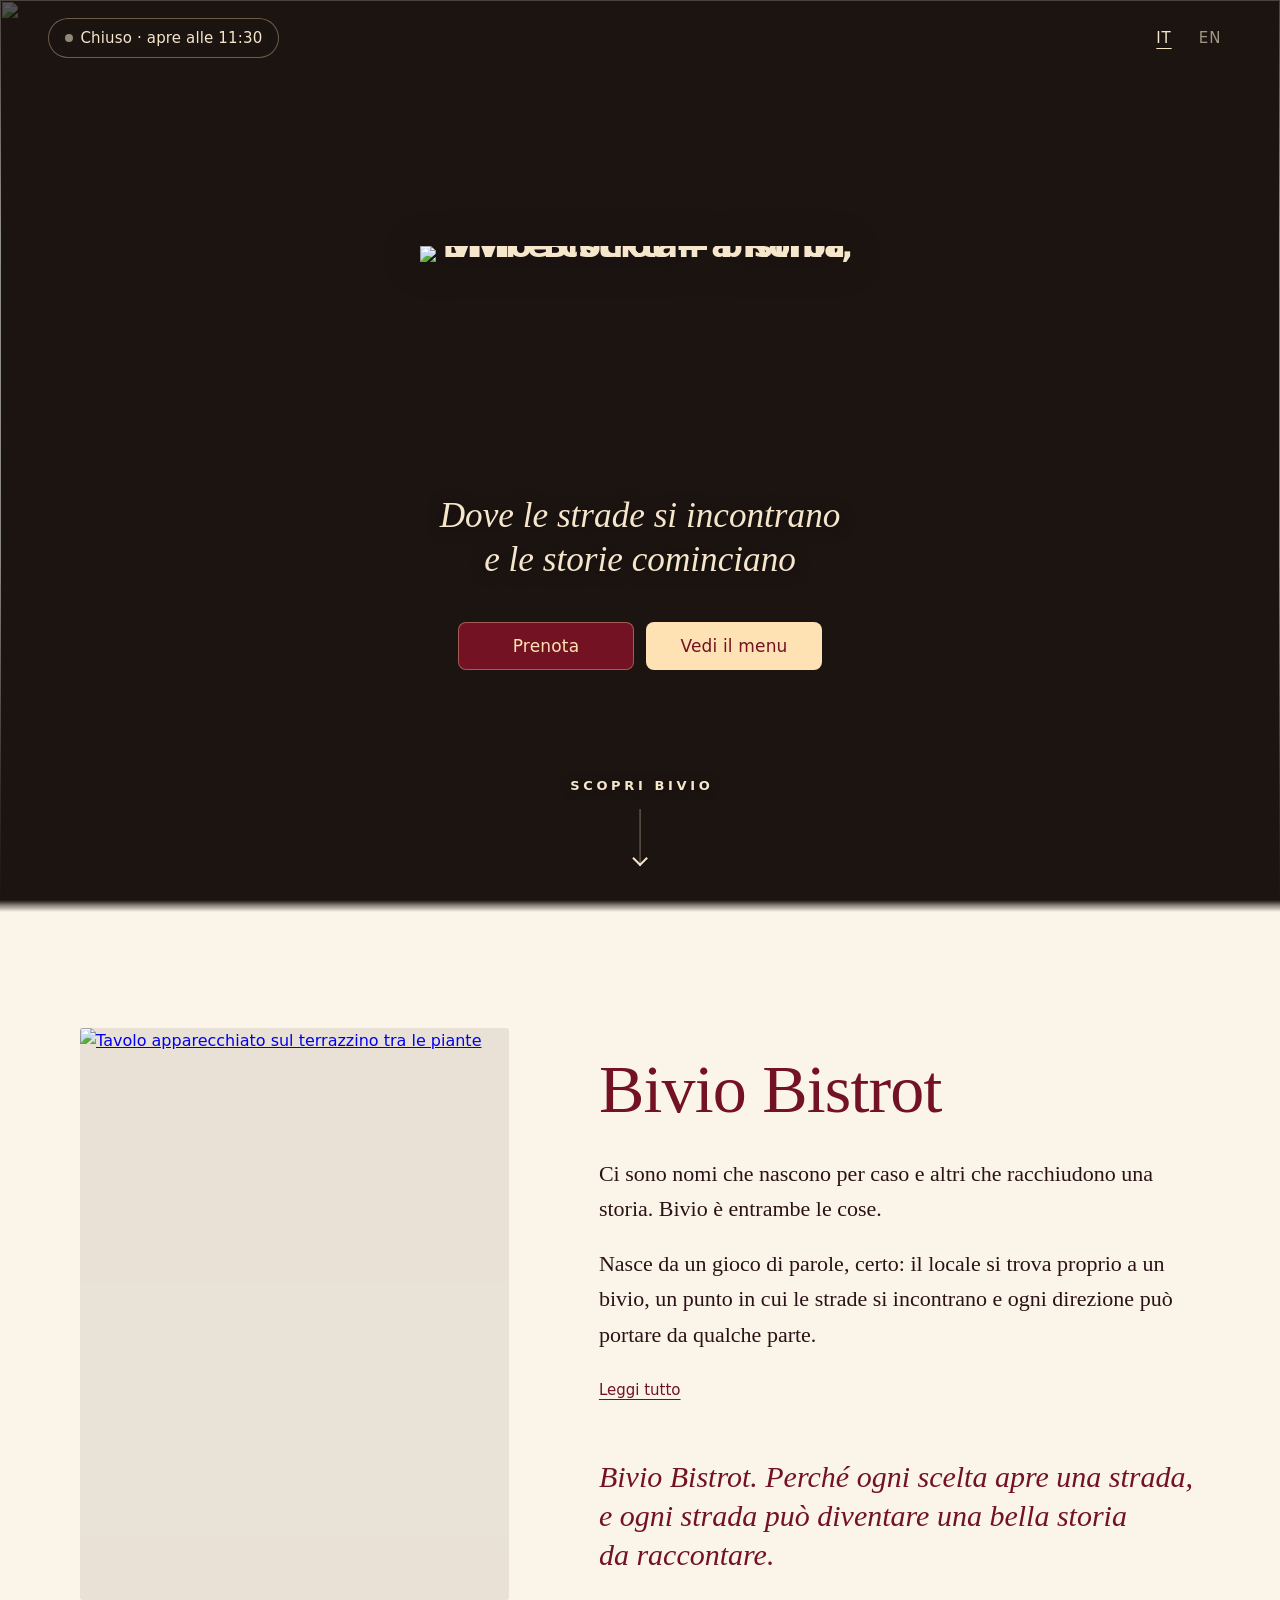
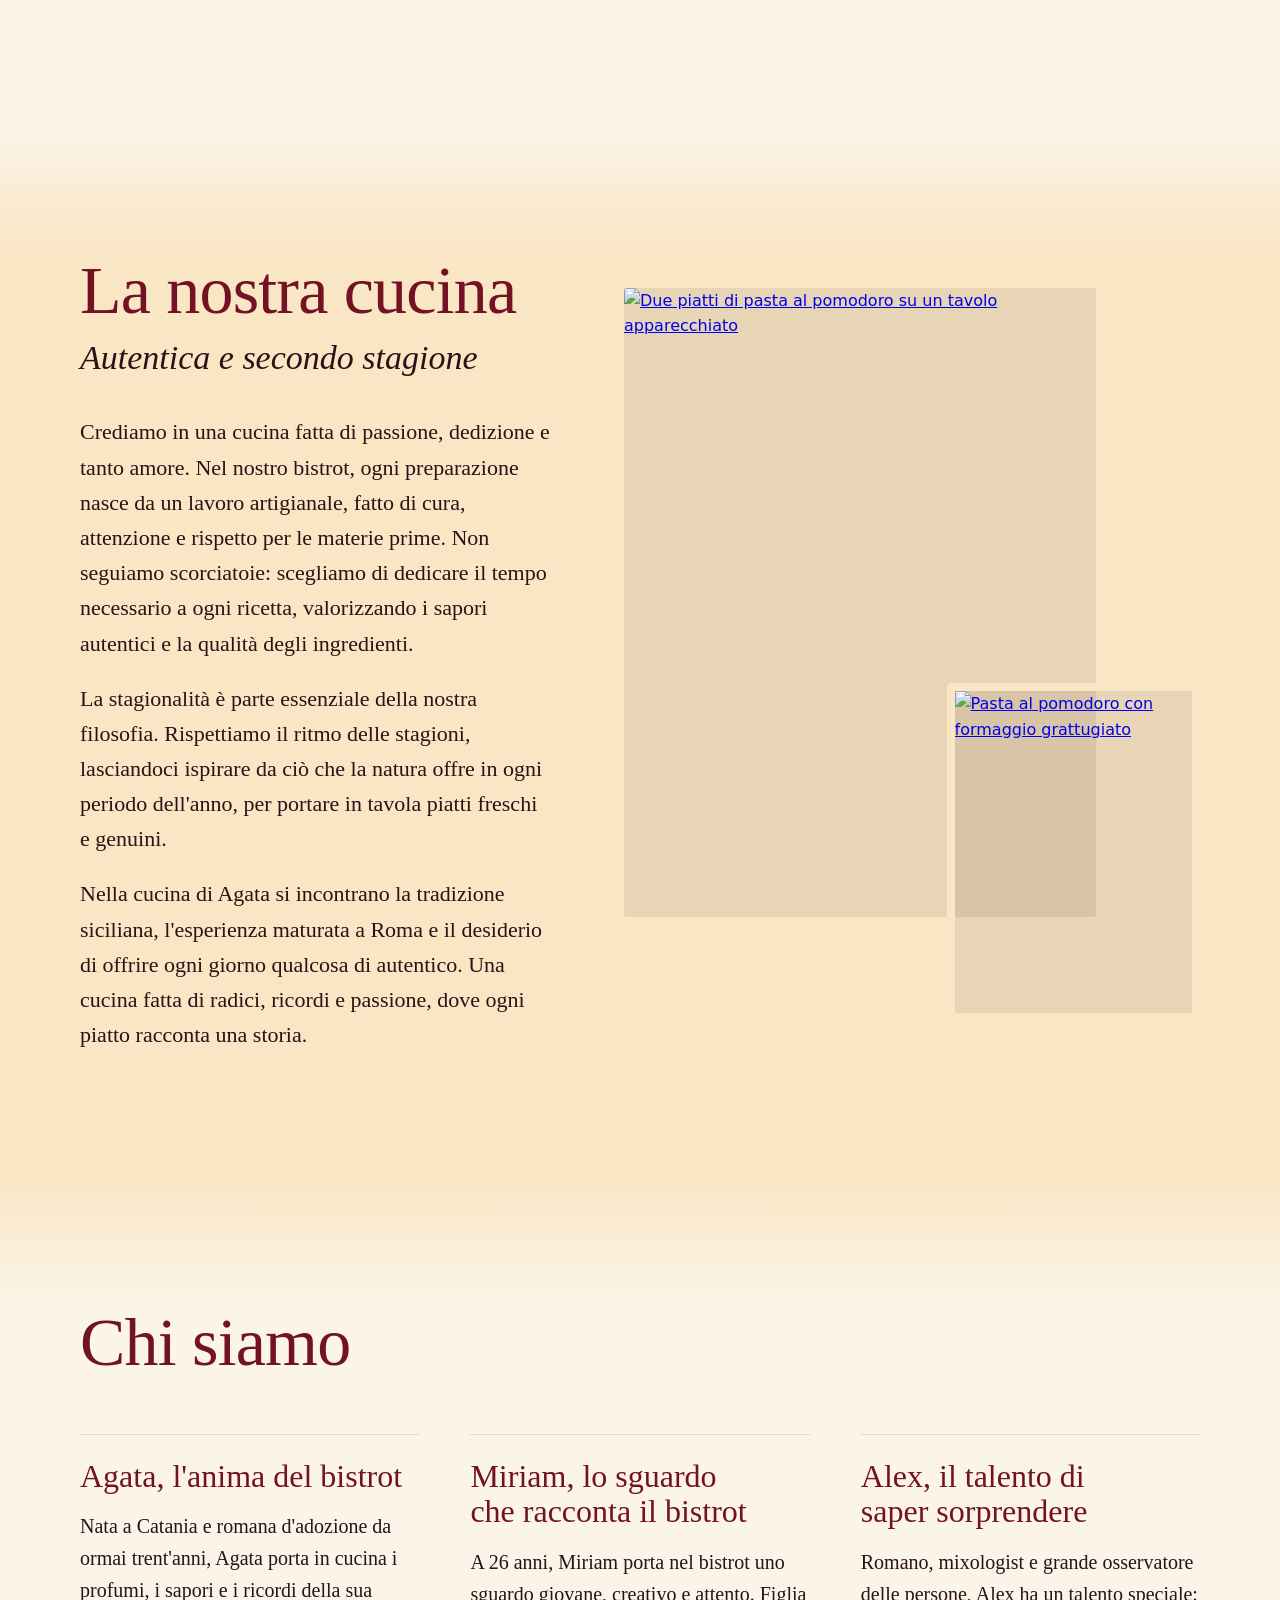
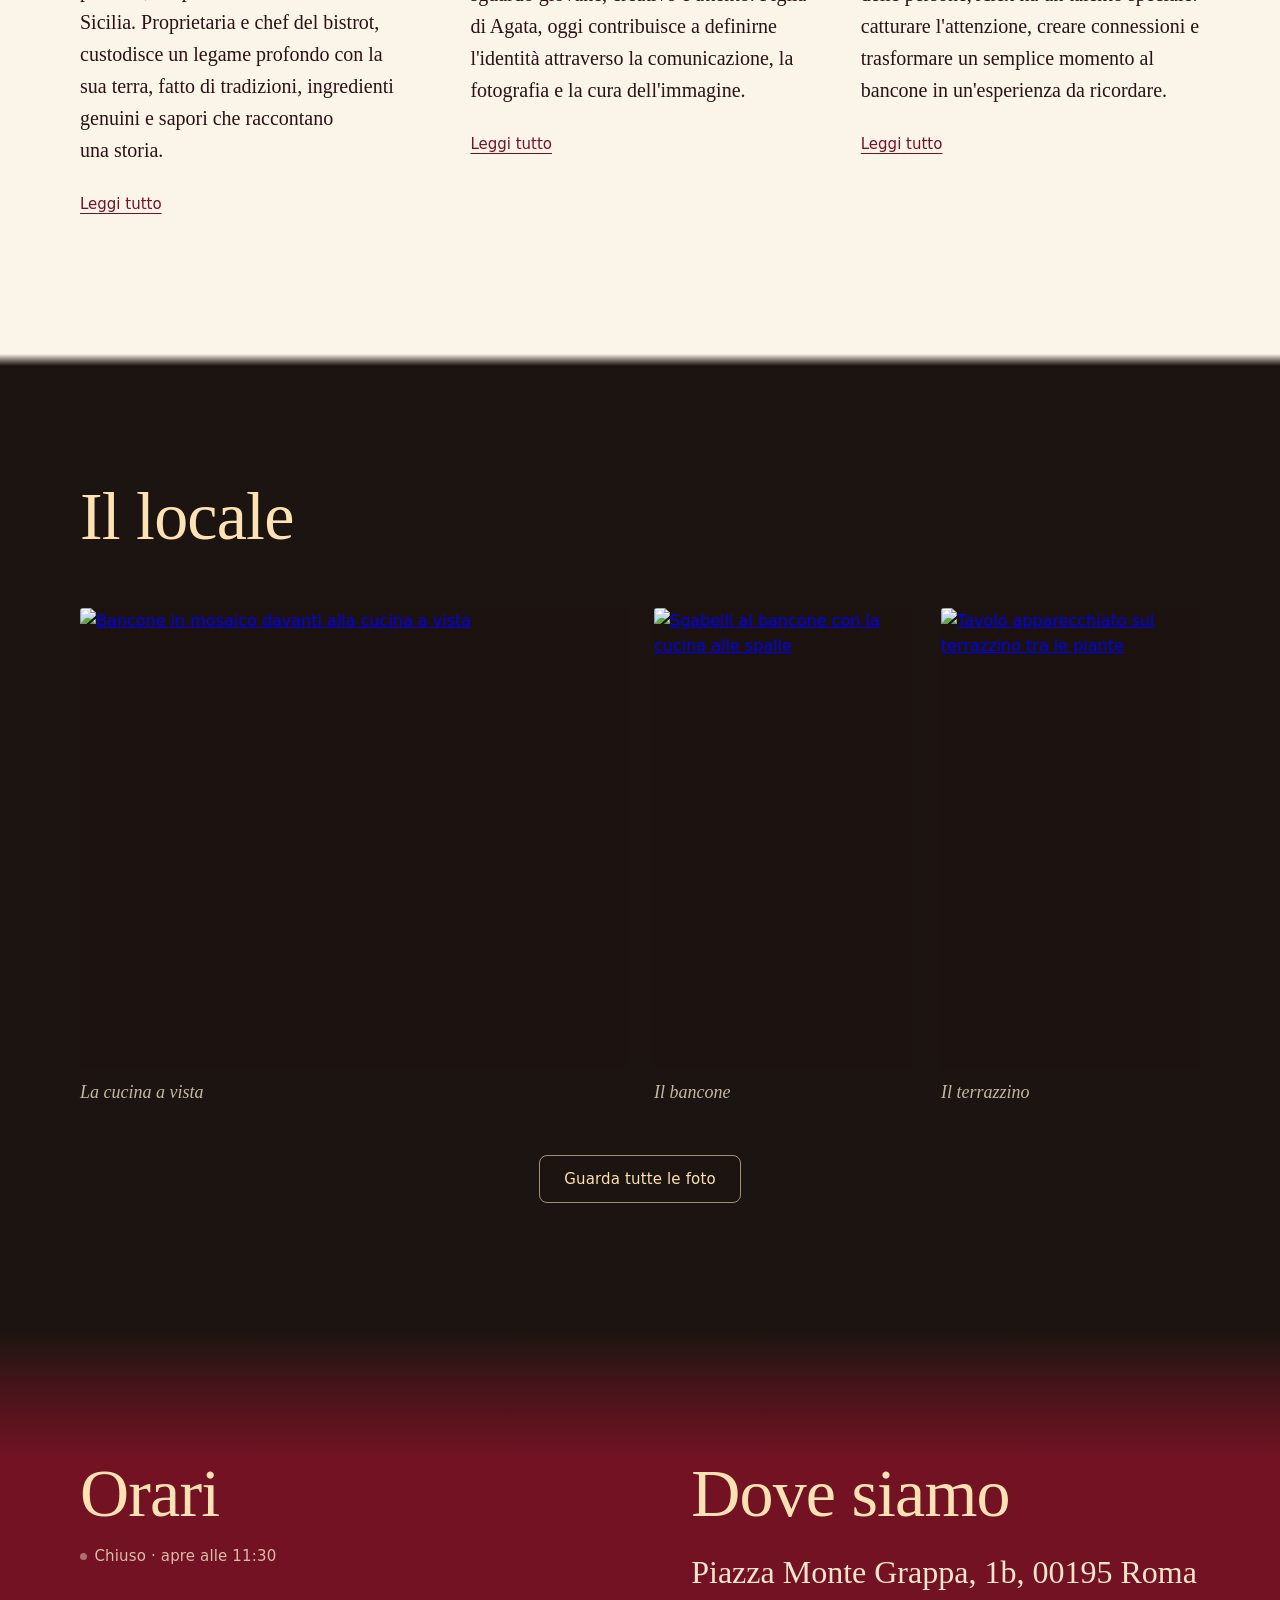
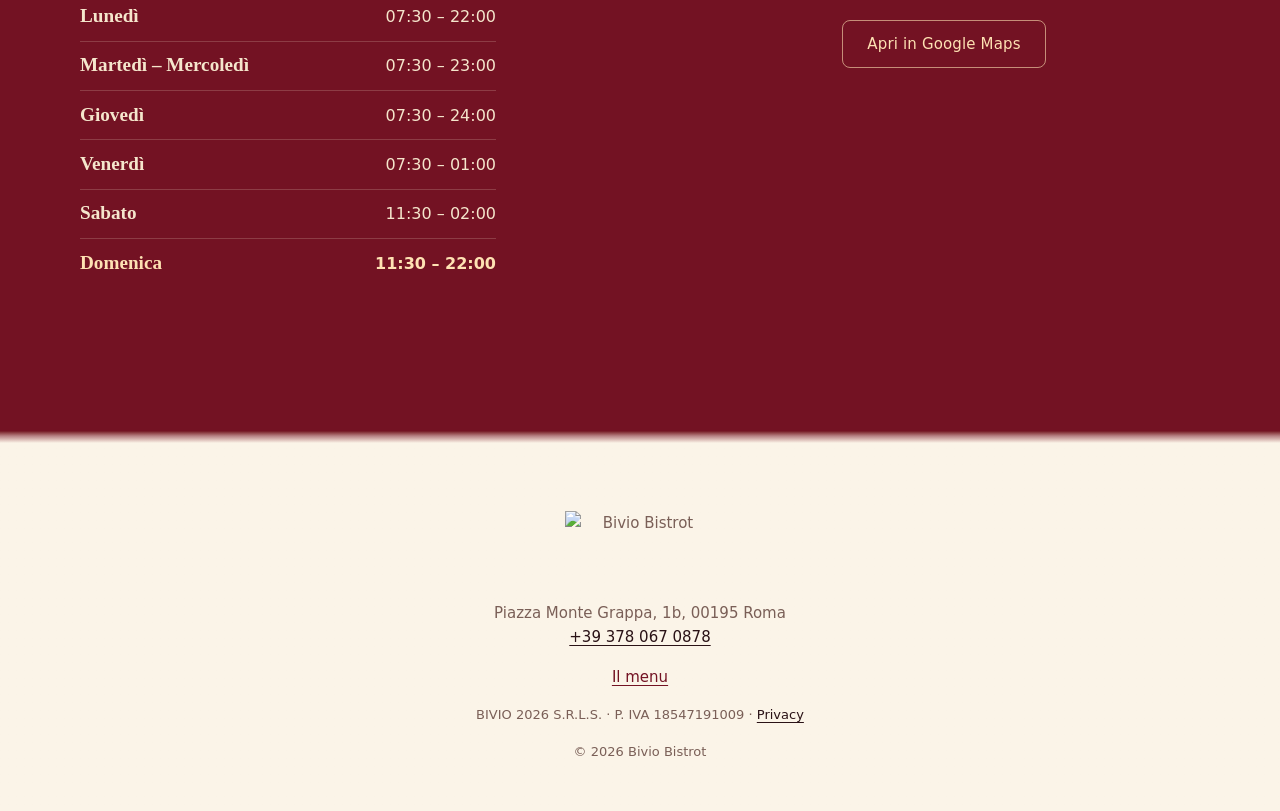
==== index.html @ f2c8855e "Remove first sentence from English Alex text" ====
<!DOCTYPE html>
<html lang="it">
<head>
  <meta charset="utf-8">
  <meta name="viewport" content="width=device-width, initial-scale=1">
  <!-- Sipario d'apertura (gemello di quello del menu): si vede a ogni apertura del sito, ma non quando la pagina viene
       ricaricata, ci si torna con avanti/indietro o l'indirizzo ha un hash. ?intro=1 (solo debug) lo fa ripartire sempre. -->
  <script>
    (function () {
      try {
        if (/[?&]intro=1(&|$)/.test(location.search)) return;
        var nav = performance.getEntriesByType && performance.getEntriesByType("navigation")[0];
        var tipo = nav ? nav.type : (performance.navigation && performance.navigation.type === 1 ? "reload" : "navigate");
        if (location.hash.length > 1 || tipo === "reload" || tipo === "back_forward") document.documentElement.classList.add("senza-intro");
      } catch (e) { /* browser senza Navigation Timing: il sipario si vede a ogni caricamento */ }
    })();
  </script>
  <title data-i18n="meta.title">Bivio Bistrot — Roma</title>
  <meta name="description" data-i18n-content="meta.description" content="Bivio Bistrot, bistrot a Roma in Piazza Monte Grappa (Prati): cucina di stagione con radici siciliane, colazione al mattino, vini e cocktail fino a tardi.">
  <!-- SEO: anteprime social (Open Graph, Twitter) e dati strutturati (JSON-LD) per i motori di ricerca.
       Gli URL sono assoluti (https://biviobistrot.it/...): se cambia il dominio, aggiornali qui, nel canonical e nel JSON-LD. -->
  <link rel="canonical" href="https://biviobistrot.it/">
  <meta property="og:type" content="restaurant">
  <meta property="og:site_name" content="Bivio Bistrot">
  <meta property="og:title" content="Bivio Bistrot — Roma">
  <meta property="og:description" content="Bivio Bistrot, bistrot a Roma in Piazza Monte Grappa (Prati): cucina di stagione con radici siciliane, colazione al mattino, vini e cocktail fino a tardi.">
  <meta property="og:locale" content="it_IT">
  <meta property="og:locale:alternate" content="en_GB">
  <meta property="og:url" content="https://biviobistrot.it/">
  <meta property="og:image" content="https://biviobistrot.it/assets/brand/og-image.jpg">
  <meta property="og:image:width" content="1200">
  <meta property="og:image:height" content="630">
  <meta property="og:image:alt" content="Bivio Bistrot, bistrot a Roma in Piazza Monte Grappa">
  <meta name="twitter:card" content="summary_large_image">
  <!-- Orari in openingHoursSpecification: ricavati da meta.hours in assets/locale-dati.js (aggiornare insieme).
       Quando "closes" è minore di "opens" (es. venerdì 07:30-01:00) il locale chiude dopo mezzanotte,
       il giorno dopo: schema.org lo accetta così. "00:00" = chiusura a mezzanotte. -->
  <script type="application/ld+json">
  {
    "@context": "https://schema.org",
    "@type": "Restaurant",
    "name": "Bivio Bistrot",
    "url": "https://biviobistrot.it/",
    "image": [
      "https://biviobistrot.it/assets/brand/og-image.jpg",
      "https://biviobistrot.it/assets/images/locale/web/interni-tavoli-al-buio-1600.jpg",
      "https://biviobistrot.it/assets/images/locale/web/esterni-terrazzino-1600.jpg",
      "https://biviobistrot.it/assets/images/locale/web/interni-cucina-a-vista-1600.jpg"
    ],
    "logo": "https://biviobistrot.it/assets/brand/logo.png",
    "telephone": "+39 378 067 0878",
    "address": {
      "@type": "PostalAddress",
      "streetAddress": "Piazza Monte Grappa, 1b",
      "postalCode": "00195",
      "addressLocality": "Roma",
      "addressRegion": "RM",
      "addressCountry": "IT"
    },
    "geo": {
      "@type": "GeoCoordinates",
      "latitude": 41.917917,
      "longitude": 12.469449
    },
    "openingHoursSpecification": [
      { "@type": "OpeningHoursSpecification", "dayOfWeek": "Monday", "opens": "07:30", "closes": "22:00" },
      { "@type": "OpeningHoursSpecification", "dayOfWeek": ["Tuesday", "Wednesday"], "opens": "07:30", "closes": "23:00" },
      { "@type": "OpeningHoursSpecification", "dayOfWeek": "Thursday", "opens": "07:30", "closes": "00:00" },
      { "@type": "OpeningHoursSpecification", "dayOfWeek": "Friday", "opens": "07:30", "closes": "01:00" },
      { "@type": "OpeningHoursSpecification", "dayOfWeek": "Saturday", "opens": "11:30", "closes": "02:00" },
      { "@type": "OpeningHoursSpecification", "dayOfWeek": "Sunday", "opens": "11:30", "closes": "22:00" }
    ],
    "servesCuisine": ["Italiana", "Siciliana"],
    "priceRange": "€€",
    "hasMenu": "https://biviobistrot.it/menu/",
    "acceptsReservations": true,
    "potentialAction": {
      "@type": "ReserveAction",
      "target": "https://www.thefork.it/ristorante/bivio-bistrot-r870180"
    },
    "sameAs": ["https://www.thefork.it/ristorante/bivio-bistrot-r870180"]
  }
  </script>
  <meta name="theme-color" content="#1C1411">
  <link rel="icon" type="image/png" href="assets/brand/favicon.png">
  <link rel="apple-touch-icon" href="assets/brand/apple-touch-icon.png">
  <link rel="preload" as="font" type="font/woff2" href="assets/fonts/cormorant-garamond-latin.woff2" crossorigin>
  <link rel="preload" as="font" type="font/woff2" href="assets/fonts/inter-latin.woff2" crossorigin>
  <!-- CACHE: a ogni modifica di un CSS o JS cambia la versione ?v= (data AAAAMMGG). -->
  <link rel="stylesheet" href="assets/base.css?v=20261015">
  <link rel="stylesheet" href="assets/galleria.css?v=20261015">
  <link rel="stylesheet" href="locale.css?v=20261016q">
  <!-- Script classici (no moduli): funziona anche da file:// — l'ordine conta.
       menu/menu-data.js serve per le stringhe in comune col menu. -->
  <script defer src="assets/locale-dati.js?v=20261028"></script>
  <script defer src="assets/comune.js?v=20261015b"></script>
  <script defer src="assets/galleria.js?v=20261015"></script>
  <script defer src="menu/menu-data.js?v=20261028"></script>
  <script defer src="locale.js?v=20261028a"></script>
</head>
<body>
  <a class="skip-link" href="#storia" data-i18n="skip">Vai ai contenuti</a>

  <!-- ---------------------------------------------------------------- Apertura -->
  <header class="hero" id="top" tabindex="-1">
    <img class="hero__foto" src="assets/images/locale/web/interni-tavoli-al-buio-1600.jpg"
         srcset="assets/images/locale/web/interni-tavoli-al-buio-800.jpg 600w, assets/images/locale/web/interni-tavoli-al-buio-1600.jpg 1200w"
         sizes="100vw" width="1200" height="1600" alt="" fetchpriority="high">
    <div class="hero__barra">
      <a class="stato" href="#orari" hidden></a>
      <div class="lingua" role="group" aria-label="Lingua" data-i18n-aria="langLabel">
        <button type="button" class="lingua__voce" lang="it" data-lang="it" aria-pressed="true" aria-label="Italiano">IT</button>
        <button type="button" class="lingua__voce" lang="en" data-lang="en" aria-pressed="false" aria-label="English">EN</button>
      </div>
    </div>
    <div class="hero__centro">
      <h1 class="hero__titolo">
        <img class="hero__logo" src="assets/brand/logo-cream.png" width="820" height="404" alt="Bivio Bistrot — bistrot, vini e cocktail a Roma" data-i18n-alt="hero.logo">
      </h1>
      <p class="hero__frase" data-i18n="hero.frase">Dove le strade si incontrano e le storie cominciano</p>
      <div class="hero__azioni">
        <a class="bottone bottone--prenota" href="tel:+393780670878" data-meta="tel" data-apri-prenota aria-haspopup="dialog" data-i18n="hero.prenota">Prenota</a>
        <a class="bottone bottone--pieno" href="menu/" data-link-menu data-i18n="hero.menu">Vedi il menu</a>
      </div>
    </div>
    <!-- Invito a scorrere: la pagina continua sotto la foto (porta alla storia) -->
    <a class="hero__scorri" href="#storia"><span data-i18n="hero.scorri">Scopri Bivio</span><span class="hero__goccia" aria-hidden="true"></span></a>
    <!-- Sipario d'apertura (decorativo, solo CSS): un velo color notte copre l'apertura, il logo parte dal centro dello
         schermo e sale al suo posto girando mentre il velo si ritira dal basso. -->
    <div class="sipario" aria-hidden="true"></div>
  </header>
  <!-- Distanza tra il centro dello schermo e il centro del logo, misurata prima del primo disegno: il logo del sipario
       parte da lì (il suo posto dipende da frase e pulsanti, il CSS da solo non la conosce) -->
  <script>
    (function () {
      if (document.documentElement.classList.contains("senza-intro")) return;
      var logo = document.querySelector(".hero__logo");
      if (!logo) return;
      var r = logo.getBoundingClientRect();
      logo.style.setProperty("--intro-dy", Math.round(window.innerHeight / 2 - (r.top + r.height / 2)) + "px");
    })();
  </script>

  <main>
    <!-- ---------------------------------------------------------------- La storia -->
    <section class="sezione sezione--carta storia" id="storia" aria-labelledby="storia-titolo">
      <div class="sezione__dentro storia__griglia">
        <!-- Titolo, foto e racconto (su pc foto a sinistra, titolo e testo accanto). Si vedono i primi due paragrafi
             e la frase finale; il resto si apre con «Leggi tutto» (stesso meccanismo di Le persone, locale.js).
             Senza JS è tutto visibile. -->
        <h2 class="titolo" id="storia-titolo" data-i18n="storia.titolo">Bivio Bistrot</h2>
        <a class="cornice storia__foto" href="assets/images/locale/web/esterni-terrazzino-1600.jpg" data-foto="esterni-terrazzino">
          <img src="assets/images/locale/web/esterni-terrazzino-800.jpg" width="600" height="800" loading="lazy" alt="Tavolo apparecchiato sul terrazzino tra le piante">
        </a>
        <div class="testo storia__testo">
          <p data-i18n="storia.1">Ci sono nomi che nascono per caso e altri che racchiudono una storia. Bivio è entrambe le cose.</p>
          <p data-i18n="storia.2">Nasce da un gioco di parole, certo: il locale si trova proprio a un bivio, un punto in cui le strade si incontrano e ogni direzione può portare da qualche parte.</p>
          <div class="persona__resto" id="storia-resto">
            <p data-i18n="storia.3">Ma, a volte, le coincidenze hanno un significato più profondo. Nella vita, un bivio è quel momento in cui ci si ferma, si guarda ciò che si è lasciato alle spalle e si decide dove andare. È un cambiamento, una scelta, un salto nel vuoto. È il coraggio di abbandonare le certezze, mettersi in gioco e dare spazio a qualcosa di nuovo, anche senza sapere esattamente dove ci porterà.</p>
            <p data-i18n="storia.4">Bivio Bistrot nasce proprio da questo spirito: dall'incontro di persone, percorsi ed esperienze diverse, unite dalla voglia di costruire qualcosa di proprio. Agata, Alex e Miriam, ognuno con la sua storia, le proprie capacità e il proprio modo di vedere le cose, hanno scelto di incontrarsi qui e dare vita a un progetto che parla di cucina, convivialità e passione.</p>
            <p data-i18n="storia.5">Perché a volte le svolte più belle arrivano quando troviamo il coraggio di cambiare direzione. Quando decidiamo di credere in un'idea, di uscire dalla nostra zona di comfort e di trasformare un'intuizione in qualcosa di reale.</p>
            <p data-i18n="storia.6">E così, quello che per qualcuno è soltanto un incrocio diventa per noi un punto di partenza. Un luogo in cui fermarsi, incontrarsi, condividere sapori e magari ritrovarsi, anche solo per un momento, sulla strada giusta.</p>
          </div>
          <button type="button" class="persona__altro" aria-expanded="true" aria-controls="storia-resto" hidden></button>
          <p class="storia__finale" data-i18n="storia.7">Bivio Bistrot. Perché ogni scelta apre una strada, e ogni strada può diventare una bella storia da raccontare.</p>
        </div>
      </div>
    </section>

    <!-- ---------------------------------------------------------------- La cucina -->
    <section class="sezione sezione--crema cucina" id="cucina" aria-labelledby="cucina-titolo">
      <div class="sezione__dentro cucina__griglia">
        <div class="cucina__testo">
          <h2 class="titolo" id="cucina-titolo"><span data-i18n="cucina.titolo">La nostra cucina</span><span class="titolo__seguito" data-i18n="cucina.sottotitolo">Autentica e secondo stagione</span></h2>
          <div class="testo">
            <p data-i18n="cucina.1">Crediamo in una cucina fatta di passione, dedizione e tanto amore. Nel nostro bistrot, ogni preparazione nasce da un lavoro artigianale, fatto di cura, attenzione e rispetto per le materie prime. Non seguiamo scorciatoie: scegliamo di dedicare il tempo necessario a ogni ricetta, valorizzando i sapori autentici e la qualità degli ingredienti.</p>
            <p data-i18n="cucina.2">La stagionalità è parte essenziale della nostra filosofia. Rispettiamo il ritmo delle stagioni, lasciandoci ispirare da ciò che la natura offre in ogni periodo dell'anno, per portare in tavola piatti freschi e genuini.</p>
            <p data-i18n="cucina.3">Nella cucina di Agata si incontrano la tradizione siciliana, l'esperienza maturata a Roma e il desiderio di offrire ogni giorno qualcosa di autentico. Una cucina fatta di radici, ricordi e passione, dove ogni piatto racconta una storia.</p>
          </div>
        </div>
        <div class="cucina__foto">
          <a class="cornice cucina__foto-grande" href="assets/images/locale/web/interni-tavolo-con-piatti-1600.jpg" data-foto="interni-tavolo-con-piatti">
            <img src="assets/images/locale/web/interni-tavolo-con-piatti-800.jpg" width="600" height="800" loading="lazy" alt="Due piatti di pasta al pomodoro su un tavolo apparecchiato">
          </a>
          <a class="cornice cucina__foto-piccola" href="assets/images/locale/web/interni-tavolo-con-piatto-1600.jpg" data-foto="interni-tavolo-con-piatto">
            <img src="assets/images/locale/web/interni-tavolo-con-piatto-800.jpg" width="600" height="800" loading="lazy" alt="Pasta al pomodoro con formaggio grattugiato">
          </a>
        </div>
      </div>
    </section>

    <!-- ---------------------------------------------------------------- Chi siamo (le persone) -->
    <section class="sezione sezione--carta persone" id="persone" aria-labelledby="persone-titolo">
      <div class="sezione__dentro">
        <h2 class="titolo" id="persone-titolo" data-i18n="persone.titolo">Chi siamo</h2>
        <div class="persone__griglia">
          <article class="persona" aria-labelledby="agata-titolo">
            <h3 class="persona__nome" id="agata-titolo" data-i18n="agata.titolo">Agata, l'anima del bistrot</h3>
            <div class="testo testo--stretto">
              <p data-i18n="agata.1">Nata a Catania e romana d'adozione da ormai trent'anni, Agata porta in cucina i profumi, i sapori e i ricordi della sua Sicilia. Proprietaria e chef del bistrot, custodisce un legame profondo con la sua terra, fatto di tradizioni, ingredienti genuini e sapori che raccontano una storia.</p>
              <div class="persona__resto" id="agata-resto">
                <p data-i18n="agata.2">La sua cucina nasce dall'incontro tra le radici siciliane e la città che da tanti anni la accoglie. È un modo di esprimersi, di condividere emozioni e di mantenere vivo il ricordo delle proprie origini, trasformando ogni piatto in un piccolo viaggio tra i colori e i profumi della Sicilia.</p>
                <p data-i18n="agata.3">Per Agata cucinare significa trasmettere qualcosa di sé: un ricordo d'infanzia, un sapore familiare, il calore di una tavola imbandita. Significa accogliere, prendersi cura e far sentire ogni ospite un po' a casa.</p>
                <p data-i18n="agata.4">Dietro ogni ricetta c'è una storia, e in ogni piatto di Agata c'è un pezzo della sua Sicilia.</p>
              </div>
            </div>
            <button type="button" class="persona__altro" aria-expanded="true" aria-controls="agata-resto" hidden></button>
          </article>
          <article class="persona" aria-labelledby="miriam-titolo">
            <h3 class="persona__nome" id="miriam-titolo" data-i18n="miriam.titolo">Miriam, lo sguardo che racconta il bistrot</h3>
            <div class="testo testo--stretto">
              <p data-i18n="miriam.1">A 26 anni, Miriam porta nel bistrot uno sguardo giovane, creativo e attento. Figlia di Agata, oggi contribuisce a definirne l'identità attraverso la comunicazione, la fotografia e la cura dell'immagine.</p>
              <div class="persona__resto" id="miriam-resto">
                <p data-i18n="miriam.2">È appassionata di fotografia, e questo si riflette nel suo modo di osservare il mondo: ricerca la luce giusta, coglie i dettagli e riconosce la bellezza nelle piccole cose. Per lei, l'estetica non è soltanto una questione di apparenza, ma è un linguaggio capace di trasmettere emozioni, raccontare storie e far percepire l'anima di un luogo ancora prima di entrarci.</p>
                <p data-i18n="miriam.3">Dall'immagine di un piatto a un particolare degli ambienti, da un gesto spontaneo a un momento condiviso, Miriam cerca di catturare ciò che rende il bistrot unico, trasformandolo in un racconto visivo autentico e riconoscibile.</p>
                <p data-i18n="miriam.4">Versatile e sempre pronta a mettersi in gioco, si muove tra creatività e operatività, con la sensibilità di chi sa che sono spesso i piccoli dettagli a fare la differenza.</p>
                <p data-i18n="miriam.5">Il suo compito è raccontare il bistrot attraverso le immagini, ma il suo talento è saper vedere ciò che lo rende speciale.</p>
              </div>
            </div>
            <button type="button" class="persona__altro" aria-expanded="true" aria-controls="miriam-resto" hidden></button>
          </article>
          <article class="persona" aria-labelledby="alex-titolo">
            <h3 class="persona__nome" id="alex-titolo" data-i18n="alex.titolo">Alex, il talento di saper sorprendere</h3>
            <div class="testo testo--stretto">
              <p data-i18n="alex.1">Romano, mixologist e grande osservatore delle persone, Alex ha un talento speciale: catturare l'attenzione, creare connessioni e trasformare un semplice momento al bancone in un'esperienza da ricordare.</p>
              <div class="persona__resto" id="alex-resto">
                <p data-i18n="alex.2">Con il suo carisma e la sua passione per la miscelazione, interpreta il mondo dei cocktail con creatività e personalità, curando ogni dettaglio, dagli ingredienti all'equilibrio dei sapori, fino alla presentazione.</p>
                <p data-i18n="alex.3">Ma ciò che lo distingue davvero è la capacità di entrare in sintonia con chi ha davanti. Alex sa leggere le persone, incuriosirle e coinvolgerle, mettendole a proprio agio con naturalezza e quel tocco di ironia che rende ogni incontro speciale.</p>
                <p data-i18n="alex.4"> Per Alex un cocktail non è soltanto un insieme di ingredienti, ma un modo per raccontare qualcosa, sorprendere e lasciare il segno.</p>
                <p data-i18n="alex.5">La sua specialità? Creare cocktail che si ricordano e momenti che viene voglia di rivivere.</p>
              </div>
            </div>
            <button type="button" class="persona__altro" aria-expanded="true" aria-controls="alex-resto" hidden></button>
          </article>
        </div>
      </div>
    </section>

    <!-- ---------------------------------------------------------------- Il locale (foto) -->
    <section class="sezione sezione--notte locale" id="locale" aria-labelledby="locale-titolo">
      <div class="sezione__dentro">
        <h2 class="titolo" id="locale-titolo" data-i18n="locale.titolo">Il locale</h2>
        <div class="locale__griglia">
          <figure class="locale__voce locale__voce--larga">
            <a class="cornice" href="assets/images/locale/web/interni-cucina-a-vista-3-1600.jpg" data-foto="interni-cucina-a-vista-3">
              <img src="assets/images/locale/web/interni-cucina-a-vista-3-800.jpg" width="800" height="600" loading="lazy" alt="Bancone in mosaico davanti alla cucina a vista">
            </a>
            <figcaption data-didascalia="interni-cucina-a-vista-3">La cucina a vista</figcaption>
          </figure>
          <figure class="locale__voce">
            <a class="cornice" href="assets/images/locale/web/interni-cucina-a-vista-2-1600.jpg" data-foto="interni-cucina-a-vista-2">
              <img src="assets/images/locale/web/interni-cucina-a-vista-2-800.jpg" width="600" height="800" loading="lazy" alt="Sgabelli al bancone con la cucina alle spalle">
            </a>
            <figcaption data-didascalia="interni-cucina-a-vista-2">Il bancone</figcaption>
          </figure>
          <figure class="locale__voce">
            <a class="cornice" href="assets/images/locale/web/esterni-terrazzino-1600.jpg" data-foto="esterni-terrazzino">
              <img src="assets/images/locale/web/esterni-terrazzino-800.jpg" width="600" height="800" loading="lazy" alt="Tavolo apparecchiato sul terrazzino tra le piante">
            </a>
            <figcaption data-didascalia="esterni-terrazzino">Il terrazzino</figcaption>
          </figure>
        </div>
        <!-- Apre la galleria dalla prima foto; compare solo se ci sono più foto di quelle in pagina (locale.js) -->
        <p class="locale__tutte" hidden>
          <button type="button" class="bottone bottone--chiaro" aria-haspopup="dialog"><span data-i18n="locale.tutte">Guarda tutte le foto</span></button>
        </p>
      </div>
    </section>

    <!-- ---------------------------------------------------------------- Orari e dove siamo -->
    <section class="sezione sezione--bordeaux dove" id="orari" aria-labelledby="orari-titolo">
      <div class="sezione__dentro dove__griglia">
        <div>
          <h2 class="titolo" id="orari-titolo" data-i18n="orari.titolo">Orari</h2>
          <p class="stato stato--chiaro" hidden></p>
          <div class="orari"></div>
        </div>
        <div>
          <h2 class="titolo" id="dove-titolo" data-i18n="dove.titolo">Dove siamo</h2>
          <div class="dove__luogo">
            <address class="dove__indirizzo" data-meta="address">Piazza Monte Grappa, 1b, 00195 Roma</address>
            <a class="bottone bottone--chiaro" data-link="maps" href="https://maps.app.goo.gl/19F1xGau4LCWjnEJA" target="_blank" rel="noopener" data-i18n="dove.maps">Apri in Google Maps</a>
          </div>
        </div>
      </div>
    </section>
  </main>

  <!-- ---------------------------------------------------------------- Footer -->
  <footer class="piede">
    <div class="sezione__dentro piede__griglia">
      <img class="piede__logo" src="assets/brand/logo.png" width="820" height="404" alt="Bivio Bistrot">
      <p class="piede__contatti">
        <span data-meta="address">Piazza Monte Grappa, 1b, 00195 Roma</span><br>
        <a data-meta="phone" href="tel:+393780670878">+39 378 067 0878</a>
      </p>
      <p class="piede__menu"><a href="menu/" data-link-menu data-i18n="piede.menu">Il menu</a></p>
      <p class="piede__legale" hidden></p>
      <p class="piede__anno">© <span class="anno">2026</span> Bivio Bistrot</p>
    </div>
  </footer>

  <!-- Prenota: si apre dal pulsante dell'apertura (locale.js, apriPrenota). Senza JS il pulsante chiama. -->
  <dialog class="modale-prenota" aria-labelledby="prenota-titolo">
    <div class="modale-prenota__pannello">
      <button type="button" class="modale-prenota__chiudi" aria-label="Chiudi" data-i18n-aria="lightbox.chiudi"><svg viewBox="0 0 24 24" width="22" height="22" fill="none" stroke="currentColor" stroke-width="1.6" stroke-linecap="round" aria-hidden="true" focusable="false"><path d="M6 6l12 12M18 6 6 18"/></svg></button>
      <h2 class="modale-prenota__titolo" id="prenota-titolo" data-i18n="prenota.titolo">Prenota un tavolo</h2>
      <div class="prenota__azioni">
        <a class="bottone bottone--bordeaux" data-meta="tel" href="tel:+393780670878" data-i18n="prenota.chiama">Chiamaci</a>
        <a class="bottone bottone--contorno" data-link="whatsapp" href="https://wa.me/393780670878" target="_blank" rel="noopener" data-i18n="prenota.whatsapp">Scrivici su WhatsApp</a>
        <a class="bottone bottone--contorno" data-link="thefork" target="_blank" rel="noopener" data-i18n="prenota.thefork" hidden>Prenota su TheFork</a>
      </div>
    </div>
  </dialog>

  <!-- Torna su: compare dopo 600px di scorrimento (locale.js), come nel menu -->
  <button class="to-top" type="button" aria-label="Torna su" data-i18n-aria="toTop" hidden>
    <svg viewBox="0 0 24 24" width="22" height="22" fill="none" stroke="currentColor" stroke-width="1.8" stroke-linecap="round" stroke-linejoin="round" aria-hidden="true" focusable="false"><path d="M12 19V5M5.5 11.5 12 5l6.5 6.5"/></svg>
  </button>

  <!-- Galleria a tutto schermo (assets/galleria.js) -->
  <dialog class="lightbox" aria-label="Foto del locale" data-i18n-aria="lightbox.titolo">
    <div class="lightbox__inner">
      <button type="button" class="lightbox__btn lightbox__close" aria-label="Chiudi" data-i18n-aria="lightbox.chiudi"><svg viewBox="0 0 24 24" width="24" height="24" fill="none" stroke="currentColor" stroke-width="1.6" stroke-linecap="round" stroke-linejoin="round" aria-hidden="true" focusable="false"><path d="M6 6l12 12M18 6 6 18"/></svg></button>
      <button type="button" class="lightbox__btn lightbox__prev" aria-label="Foto precedente" data-i18n-aria="lightbox.prima"><svg viewBox="0 0 24 24" width="24" height="24" fill="none" stroke="currentColor" stroke-width="1.6" stroke-linecap="round" stroke-linejoin="round" aria-hidden="true" focusable="false"><path d="M15 5l-7 7 7 7"/></svg></button>
      <button type="button" class="lightbox__btn lightbox__next" aria-label="Foto successiva" data-i18n-aria="lightbox.dopo"><svg viewBox="0 0 24 24" width="24" height="24" fill="none" stroke="currentColor" stroke-width="1.6" stroke-linecap="round" stroke-linejoin="round" aria-hidden="true" focusable="false"><path d="M9 5l7 7-7 7"/></svg></button>
      <figure class="lightbox__figure">
        <img class="lightbox__img" alt="" draggable="false">
        <figcaption class="lightbox__caption">
          <span class="lightbox__text"></span>
          <span class="lightbox__count" aria-live="polite"></span>
        </figcaption>
      </figure>
    </div>
  </dialog>

  <!-- Informativa privacy (contenuto costruito da locale.js a ogni apertura, nella lingua corrente) -->
  <dialog class="privacy" aria-labelledby="privacy-titolo">
    <div class="privacy__pannello" tabindex="-1"></div>
  </dialog>
</body>
</html>
---- assets/base.css ----
/* ==========================================================================
   Bivio Bistrot — base in comune tra il menu (menu/) e il sito del locale
   Font, colori (design token) e reset minimo. Va caricato PRIMA del foglio di stile
   di ciascun sito. I percorsi url() qui sono relativi a questo file (assets/).
   ========================================================================== */

/* ---------- Font (locali, niente Google Fonts) ---------- */
/* File variabili woff2 (latin + latin-ext): un file copre tutti i pesi usati. */
/* Cormorant Garamond normal - latin-ext */
@font-face {
  font-family: "Cormorant Garamond";
  font-style: normal;
  font-weight: 500 600;
  font-display: swap;
  src: url("fonts/cormorant-garamond-latin-ext.woff2") format("woff2");
  unicode-range: U+0100-02BA, U+02BD-02C5, U+02C7-02CC, U+02CE-02D7, U+02DD-02FF, U+0304, U+0308, U+0329, U+1D00-1DBF, U+1E00-1E9F, U+1EF2-1EFF, U+2020, U+20A0-20AB, U+20AD-20C0, U+2113, U+2C60-2C7F, U+A720-A7FF;
}
/* Cormorant Garamond normal - latin */
@font-face {
  font-family: "Cormorant Garamond";
  font-style: normal;
  font-weight: 500 600;
  font-display: swap;
  src: url("fonts/cormorant-garamond-latin.woff2") format("woff2");
  unicode-range: U+0000-00FF, U+0131, U+0152-0153, U+02BB-02BC, U+02C6, U+02DA, U+02DC, U+0304, U+0308, U+0329, U+2000-206F, U+20AC, U+2122, U+2191, U+2193, U+2212, U+2215, U+FEFF, U+FFFD;
}
/* Cormorant Garamond italic - latin-ext */
@font-face {
  font-family: "Cormorant Garamond";
  font-style: italic;
  font-weight: 500;
  font-display: swap;
  src: url("fonts/cormorant-garamond-italic-latin-ext.woff2") format("woff2");
  unicode-range: U+0100-02BA, U+02BD-02C5, U+02C7-02CC, U+02CE-02D7, U+02DD-02FF, U+0304, U+0308, U+0329, U+1D00-1DBF, U+1E00-1E9F, U+1EF2-1EFF, U+2020, U+20A0-20AB, U+20AD-20C0, U+2113, U+2C60-2C7F, U+A720-A7FF;
}
/* Cormorant Garamond italic - latin */
@font-face {
  font-family: "Cormorant Garamond";
  font-style: italic;
  font-weight: 500;
  font-display: swap;
  src: url("fonts/cormorant-garamond-italic-latin.woff2") format("woff2");
  unicode-range: U+0000-00FF, U+0131, U+0152-0153, U+02BB-02BC, U+02C6, U+02DA, U+02DC, U+0304, U+0308, U+0329, U+2000-206F, U+20AC, U+2122, U+2191, U+2193, U+2212, U+2215, U+FEFF, U+FFFD;
}
/* Inter normal - latin-ext */
@font-face {
  font-family: "Inter";
  font-style: normal;
  font-weight: 400 600;
  font-display: swap;
  src: url("fonts/inter-latin-ext.woff2") format("woff2");
  unicode-range: U+0100-02BA, U+02BD-02C5, U+02C7-02CC, U+02CE-02D7, U+02DD-02FF, U+0304, U+0308, U+0329, U+1D00-1DBF, U+1E00-1E9F, U+1EF2-1EFF, U+2020, U+20A0-20AB, U+20AD-20C0, U+2113, U+2C60-2C7F, U+A720-A7FF;
}
/* Inter normal - latin */
@font-face {
  font-family: "Inter";
  font-style: normal;
  font-weight: 400 600;
  font-display: swap;
  src: url("fonts/inter-latin.woff2") format("woff2");
  unicode-range: U+0000-00FF, U+0131, U+0152-0153, U+02BB-02BC, U+02C6, U+02DA, U+02DC, U+0304, U+0308, U+0329, U+2000-206F, U+20AC, U+2122, U+2191, U+2193, U+2212, U+2215, U+FEFF, U+FFFD;
}

/* ---------- Design token ---------- */
:root {
  --brand: #731223;       /* bordeaux del logo */
  --brand-cream: #FEE2B3; /* crema del logo (fondo header) */
  --btn-bg: #7D2230;   /* bottoni pieni: bordeaux del logo schiarito (93% sul fondo crema) */
  --btn-ink: #FFFBF3;  /* testo sui bottoni pieni: quasi bianco, più leggibile del crema */
  --bg: #FDF4E3;
  --surface: #FFFBF3;
  --ink: #2A1216;
  --muted: #7A5F57;
  --line: #EED9B8;
  --accent: var(--brand);
  --accent-soft: #F9E6C4;
  --sage: #8C9A80;

  --serif: "Cormorant Garamond", Georgia, "Times New Roman", serif;
  --sans: "Inter", system-ui, -apple-system, "Segoe UI", Roboto, sans-serif;

  --radius: 4px;
  --maxw: 1120px;
  --gutter: clamp(16px, 5vw, 48px);
  --ease: cubic-bezier(.2, .7, .2, 1);
}

/* ---------- Reset minimo ---------- */
*, *::before, *::after { box-sizing: border-box; }

html {
  -webkit-text-size-adjust: 100%;
  text-size-adjust: 100%;
  scroll-behavior: smooth;
  /* Niente rettangolo azzurro che i telefoni disegnano al tocco su link e pulsanti (si eredita: vale per tutta la pagina).
     L'anello del focus da tastiera (:focus-visible) resta. */
  -webkit-tap-highlight-color: transparent;
}

body {
  margin: 0;
  background: var(--bg);
  color: var(--ink);
  font-family: var(--sans);
  font-size: 16px;
  line-height: 1.6;
  -webkit-font-smoothing: antialiased;
  -moz-osx-font-smoothing: grayscale;
  text-rendering: optimizeLegibility;
  overflow-wrap: break-word;
}

h1, h2, h3, p, ul, ol { margin: 0; padding: 0; }
ul, ol { list-style: none; }
img, svg { display: block; max-width: 100%; }
button { font: inherit; color: inherit; cursor: pointer; }
data { font-variant-numeric: tabular-nums; }

:focus-visible { outline: 2px solid var(--accent); outline-offset: 2px; }
---- assets/galleria.css ----
/* ==========================================================================
   Bivio Bistrot — galleria a tutto schermo (lightbox), in comune
   Va con assets/galleria.js. Usa i token di assets/base.css (--radius, --ease).
   ========================================================================== */

.lightbox {
  width: 100vw;
  height: 100vh;
  height: 100dvh;
  max-width: none;
  max-height: none;
  margin: 0;
  padding: 0; /* il padding sta su .lightbox__inner */
  border: 0;
  background: rgba(20, 16, 14, .94);
  color: #f5ede0;
  overflow: hidden;
}
.lightbox::backdrop { background: rgba(20, 16, 14, .94); }
.lightbox[open] { animation: galleria-entra .3s var(--ease) both; }
.lightbox__inner {
  position: relative;
  display: flex;
  align-items: center;
  justify-content: center;
  width: 100%;
  height: 100%;
  padding: 56px 16px 24px;
  touch-action: pan-y;
}
.lightbox__figure {
  display: flex;
  flex-direction: column;
  align-items: center;
  gap: .9rem;
  margin: 0;
  max-width: 100%;
}
.lightbox__img {
  max-width: 92vw;
  max-height: 80vh;
  max-height: 80dvh;
  width: auto;
  height: auto;
  object-fit: contain;
  border-radius: var(--radius);
  transition: opacity .3s var(--ease);
  user-select: none;
  -webkit-user-select: none;
}
.lightbox__img.is-loading { opacity: 0; }
.lightbox__caption {
  display: flex;
  gap: 1rem;
  align-items: baseline;
  justify-content: center;
  font-size: .75rem;
  letter-spacing: .1em;
  text-transform: uppercase;
}
.lightbox__count { color: rgba(245, 237, 224, .6); font-variant-numeric: tabular-nums; }

.lightbox__btn {
  position: absolute;
  z-index: 1;
  display: flex;
  align-items: center;
  justify-content: center;
  width: 44px;
  height: 44px;
  padding: 0;
  border: 0;
  border-radius: 50%;
  background: transparent;
  color: #f5ede0;
  transition: background-color .2s var(--ease);
}
.lightbox__btn:hover { background: rgba(245, 237, 224, .14); }
.lightbox__btn:focus-visible { outline-color: #f5ede0; }
.lightbox__close { top: max(8px, env(safe-area-inset-top, 0px)); right: 8px; }
.lightbox__prev,
.lightbox__next { top: 50%; margin-top: -22px; }
.lightbox__prev { left: 8px; }
.lightbox__next { right: 8px; }
@media (max-width: 599.98px) {
  /* Su telefono si naviga con lo swipe; le frecce restano ma discrete */
  .lightbox__prev, .lightbox__next { top: auto; bottom: 12px; margin-top: 0; }
  .lightbox__inner { padding-bottom: 72px; }
}

@keyframes galleria-entra { from { opacity: 0; } to { opacity: 1; } }

@media (prefers-reduced-motion: reduce) {
  .lightbox[open] { animation: none; }
  .lightbox__img { transition: none; }
}

@media print {
  .lightbox { display: none !important; }
}
---- locale.css ----
/* ==========================================================================
   Bivio Bistrot — sito del locale
   Font, colori del marchio e reset stanno in assets/base.css (caricato prima).
   Idea: i materiali veri del locale. Notte a lume di candela in apertura, carta e crema
   per i testi, bordeaux per la prenotazione: le sezioni si distinguono solo per il colore.
   ========================================================================== */

/* ---------- Colori e misure del sito ---------- */
:root {
  --carta: #FBF4E8;      /* fondo delle sezioni di testo */
  --notte: #1C1411;      /* sala la sera, a lume di candela */
  --menta: #A7C9B8;      /* il tavolino verde del locale: solo per "aperto" e per il giorno di oggi */
  --crema-testo: #F5E6CC;
  --sezione-py: clamp(72px, 10vw, 136px);
}

html { scroll-padding-top: 16px; }
body { background: var(--carta); }
/* Con un modale aperto la pagina non scorre. Su pc sparisce la barra di scorrimento: il body recupera
   la sua larghezza (--barra, misurata da locale.js), così la pagina non si allarga e la foto d'apertura resta ferma */
html.is-modal-open { overflow: hidden; }
html.is-modal-open body { padding-right: var(--barra, 0px); }

.visually-hidden {
  position: absolute !important;
  width: 1px; height: 1px;
  overflow: hidden;
  clip: rect(0 0 0 0);
  white-space: nowrap;
}

/* ---------- Skip link ---------- */
.skip-link {
  position: absolute;
  left: 16px;
  top: -60px;
  z-index: 100;
  padding: .6rem 1rem;
  background: var(--ink);
  color: var(--bg);
  font-size: .875rem;
  text-decoration: none;
  border-radius: var(--radius);
  transition: top .2s var(--ease);
}
.skip-link:focus { top: 12px; }

/* ---------- Pulsanti ---------- */
.bottone {
  display: inline-flex;
  align-items: center;
  justify-content: center;
  min-height: 48px;
  padding: .75rem 1.5rem;
  border: 1px solid transparent;
  border-radius: 8px;
  font-family: var(--sans);
  font-size: .9375rem;
  font-weight: 500;
  letter-spacing: .01em;
  line-height: 1.2;
  text-decoration: none;
  text-align: center;
  transition: background-color .2s var(--ease), color .2s var(--ease), border-color .2s var(--ease);
}
.bottone[hidden] { display: none; }
.bottone--pieno { background: var(--brand-cream); color: var(--brand); }
.bottone--pieno:hover { background: #fff3dc; }
/* Prenota nell'apertura: pieno come "Vedi il menu", ma bordeaux con il testo crema */
.bottone--prenota { background: var(--brand); border-color: rgba(254, 226, 179, .35); color: var(--brand-cream); }
.bottone--prenota:hover { background: #8A1A2D; }
.bottone--bordeaux { background: var(--btn-bg); color: var(--btn-ink); }
.bottone--bordeaux:hover { background: var(--brand); }
.bottone--crema { background: var(--brand-cream); color: var(--brand); font-variant-numeric: lining-nums tabular-nums; }
.bottone--crema:hover { background: #fff3dc; }
.bottone--chiaro { border-color: rgba(254, 226, 179, .6); color: var(--brand-cream); }
.bottone--chiaro:hover { background: rgba(254, 226, 179, .12); }
/* Contorno bordeaux, per i fondi chiari (modale Prenota) */
.bottone--contorno { border-color: rgba(115, 18, 35, .45); color: var(--brand); }
.bottone--contorno:hover { background: rgba(115, 18, 35, .06); border-color: var(--brand); }
.bottone[aria-disabled="true"] { opacity: .5; cursor: not-allowed; }

/* ---------- Apertura ---------- */
.hero {
  position: relative;
  isolation: isolate;
  display: grid;
  place-items: center;
  min-height: 100vh;
  min-height: 100svh;
  padding: 96px var(--gutter) 80px;
  overflow: hidden;
  background: var(--notte);
  color: var(--crema-testo);
  text-align: center;
}
.hero__foto {
  position: absolute;
  inset: 0;
  z-index: -2;
  width: 100%;
  height: 100%;
  object-fit: cover;
  object-position: 50% 62%;
}
/* Velo: scuro ai bordi, più chiaro al centro dove stanno le candele, perché logo e testo si leggano */
.hero::before {
  content: "";
  position: absolute;
  inset: 0;
  z-index: -1;
  background:
    linear-gradient(to bottom, rgba(28, 20, 17, .7) 0%, rgba(28, 20, 17, .2) 26%, rgba(28, 20, 17, .25) 62%, rgba(28, 20, 17, .85) 88%, var(--notte) 100%),
    radial-gradient(ellipse 70% 55% at 50% 48%, rgba(28, 20, 17, .45), rgba(28, 20, 17, .1) 70%);
}
.hero__barra {
  position: absolute;
  top: 0;
  left: 0;
  right: 0;
  display: flex;
  align-items: center;
  justify-content: space-between;
  gap: 12px;
  padding: max(16px, env(safe-area-inset-top, 0px)) var(--gutter) 0;
}
.hero__centro { max-width: 40rem; }
.hero__titolo { line-height: 0; }
.hero__logo {
  width: clamp(230px, 62vw, 440px);
  height: auto;
  margin: 0 auto;
  filter: drop-shadow(0 2px 18px rgba(0, 0, 0, .35));
}
.hero__frase {
  margin-top: clamp(1.25rem, 3vw, 2rem);
  font-family: var(--serif);
  font-style: italic;
  font-weight: 500;
  font-size: clamp(1.45rem, 1.1rem + 1.6vw, 2.2rem);
  line-height: 1.25;
  text-wrap: balance;
  text-shadow: 0 1px 14px rgba(0, 0, 0, .5);
}
.hero__azioni {
  display: flex;
  flex-wrap: wrap;
  justify-content: center;
  gap: 12px;
  margin-top: clamp(1.75rem, 4vw, 2.5rem);
}
/* I due pulsanti dell'apertura hanno la stessa larghezza e un testo un po' più grande */
.hero__azioni .bottone { flex: 0 1 11rem; font-size: 1.0625rem; }
.hero :focus-visible { outline-color: var(--brand-cream); }

/* Un solo momento in movimento: logo e frase si accendono come una candela, all'apertura della pagina */
@media (prefers-reduced-motion: no-preference) {
  .hero__titolo, .hero__frase, .hero__azioni { animation: accendi 1.1s var(--ease) both; }
  .hero__frase { animation-delay: .25s; }
  .hero__azioni { animation-delay: .45s; }
}
@keyframes accendi {
  from { opacity: 0; transform: translateY(8px); }
  to { opacity: 1; transform: none; }
}

/* ---------- Invito a scorrere ---------- */
/* In fondo alla foto: una parola piccola, una linea sottile in cui scende lentamente una goccia di luce (come cera da
   una candela) e in fondo una punta di freccia che si abbassa quando la goccia arriva: «si scende di qui».
   Compare dopo l'apertura (e dopo il sipario, se c'è). Su pc è più grande e piena. */
.hero__scorri {
  --scorri-op: .8;
  --linea-h: 44px;  /* lunghezza della linea */
  --goccia-h: 18px; /* lunghezza della goccia di luce */
  position: absolute;
  left: 50%;
  bottom: max(18px, env(safe-area-inset-bottom, 0px));
  transform: translateX(-50%);
  display: flex;
  flex-direction: column;
  align-items: center;
  gap: 10px;
  padding: 8px 12px;
  color: var(--crema-testo);
  font-size: .6875rem;
  font-weight: 500;
  letter-spacing: .28em;
  text-transform: uppercase;
  text-decoration: none;
  text-shadow: 0 1px 10px rgba(0, 0, 0, .6);
  white-space: nowrap;
  opacity: var(--scorri-op);
  transition: opacity .2s var(--ease);
}
.hero__scorri span:first-child { padding-left: .28em; } /* compensa il letter-spacing per centrare otticamente */
.hero__scorri:hover { opacity: 1; }
.hero__goccia {
  position: relative;
  width: 1px;
  height: var(--linea-h);
  overflow: hidden;
  background: rgba(245, 230, 204, .45);
}
.hero__goccia::after {
  content: "";
  position: absolute;
  left: 0;
  top: 0;
  width: 1px;
  height: var(--goccia-h);
  background: linear-gradient(to bottom, transparent, #fff);
  transform: translateY(calc(-1 * var(--goccia-h)));
}
/* Punta di freccia in fondo alla linea: un quadratino con due bordi, ruotato; la punta tocca la fine della linea */
.hero__scorri::after {
  content: "";
  width: 9px;
  height: 9px;
  margin-top: -20px;
  border-right: 1.5px solid currentColor;
  border-bottom: 1.5px solid currentColor;
  transform: rotate(45deg);
}
@media (min-width: 900px) {
  .hero__scorri { --scorri-op: 1; --linea-h: 56px; --goccia-h: 22px; bottom: 28px; gap: 12px; font-size: .8125rem; font-weight: 600; }
  .hero__goccia, .hero__goccia::after { width: 1.5px; }
  .hero__scorri::after { width: 11px; height: 11px; margin-top: -24px; border-width: 2px; }
}
@media (prefers-reduced-motion: no-preference) {
  .hero__scorri { animation: scorri-compare .8s var(--ease) 1s both; }
  html:not(.senza-intro) .hero__scorri { animation-delay: 2.1s; }
  /* Stessa durata e stesso ritardo: goccia e punta restano sincronizzate a ogni giro */
  .hero__goccia::after { animation: goccia 2.4s linear 1.6s infinite; }
  .hero__scorri::after { animation: punta 2.4s linear 1.6s infinite; }
}
@keyframes scorri-compare { from { opacity: 0; } to { opacity: var(--scorri-op); } }
/* Al 60% la punta luminosa della goccia tocca la fine della linea: in quell'istante la freccia scatta in giù */
@keyframes goccia {
  0%   { transform: translateY(calc(-1 * var(--goccia-h))); animation-timing-function: cubic-bezier(.55, 0, .9, .6); }
  60%  { transform: translateY(calc(var(--linea-h) - var(--goccia-h))); animation-timing-function: ease-out; }
  75%, 100% { transform: translateY(var(--linea-h)); }
}
@keyframes punta {
  0%, 60% { transform: rotate(45deg) translate(0, 0); animation-timing-function: ease-out; }
  68%  { transform: rotate(45deg) translate(3px, 3px); animation-timing-function: ease-in-out; }
  88%, 100% { transform: rotate(45deg) translate(0, 0); }
}

/* ---------- Sipario d'apertura ---------- */
/* Gemello di quello del menu (menu/style.css), nella versione notte: stessi tempi, stessa curva, stesso giro del logo,
   stessa scopertura dal basso. Un velo color notte copre l'apertura; il logo vero parte dal centro dello schermo
   (--intro-dy, misurata da uno script subito dopo l'apertura in index.html), resta fermo un attimo, poi sale al suo
   posto girando mentre il velo si ritira dal basso con un bordo sfumato; quando il logo è arrivato si accendono la
   frase e i pulsanti. Sta dentro .hero (che isola i livelli): copre lo schermo intero perché l'apertura è alta
   almeno quanto lo schermo e la pagina parte dall'inizio. Tutto in CSS: alla fine il velo resta nascosto. */
.sipario { display: none; }
.hero__logo { --intro-dy: 0px; }
@media (prefers-reduced-motion: no-preference) {
  html:not(.senza-intro) .sipario {
    display: block;
    position: absolute;
    inset: 0;
    background: var(--notte);
    -webkit-mask: linear-gradient(to bottom, #000 43.5%, transparent 56.5%) 0 0 / 100% 230% no-repeat;
    mask: linear-gradient(to bottom, #000 43.5%, transparent 56.5%) 0 0 / 100% 230% no-repeat;
    animation: sipario-svanisce 1.2s cubic-bezier(.6, 0, .2, 1) .5s forwards;
  }
  html:not(.senza-intro) .hero__titolo { animation: none; }
  html:not(.senza-intro) .hero__logo {
    position: relative;
    z-index: 1; /* sopra il velo */
    animation: sipario-logo 1.6s linear .1s both;
  }
  html:not(.senza-intro) .hero__frase { animation-delay: 1.45s; }
  html:not(.senza-intro) .hero__azioni { animation-delay: 1.65s; }
}
/* Fino al 25% il logo resta fermo al centro (compare in dissolvenza), poi sale e gira */
@keyframes sipario-logo {
  from { opacity: 0; transform: translateY(var(--intro-dy)) perspective(900px) rotateY(-360deg) scale(1.1); }
  12%  { opacity: 1; }
  25%  { opacity: 1; transform: translateY(var(--intro-dy)) perspective(900px) rotateY(-360deg) scale(1.1); animation-timing-function: cubic-bezier(.6, 0, .2, 1); }
  to   { opacity: 1; transform: translateY(0) perspective(900px) rotateY(0deg) scale(1); }
}
@keyframes sipario-svanisce { to { -webkit-mask-position: 0 100%; mask-position: 0 100%; visibility: hidden; } }

/* ---------- Stato aperto/chiuso ---------- */
.stato {
  display: inline-flex;
  align-items: center;
  gap: .5em;
  font-family: var(--sans);
  font-size: .8125rem;
  letter-spacing: .01em;
}
.stato[hidden] { display: none; }
.stato::before {
  content: "";
  width: 7px;
  height: 7px;
  border-radius: 50%;
  background: currentColor;
  opacity: .55;
}
.stato.is-aperto::before { background: var(--menta); opacity: 1; box-shadow: 0 0 0 3px rgba(167, 201, 184, .25); }
/* Nell'apertura lo stato è una pillola sopra la foto, come nel menu */
.hero .stato {
  min-height: 40px;
  padding: .45rem 1rem;
  border: 1px solid rgba(254, 226, 179, .35);
  border-radius: 999px;
  background: rgba(28, 20, 17, .45);
  -webkit-backdrop-filter: blur(6px);
  backdrop-filter: blur(6px);
  font-size: .9375rem;
}
.hero .stato::before { width: 8px; height: 8px; }
/* La pillola è un link: porta a Orari e dove siamo, in fondo alla pagina */
.hero a.stato { color: inherit; text-decoration: none; transition: background-color .2s var(--ease), border-color .2s var(--ease); }
.hero a.stato:hover { background: rgba(28, 20, 17, .65); border-color: rgba(254, 226, 179, .6); }
.hero .stato { white-space: nowrap; }
/* Telefoni: pillola e lingua stanno sulla stessa riga, quindi tutto un po' più compatto */
@media (max-width: 479.98px) {
  .hero .stato { padding: .4rem .8rem; font-size: .875rem; }
  .lingua__voce { min-width: 40px; padding: 0 .4rem; }
}
@media (max-width: 379.98px) {
  .hero__barra { padding-left: 12px; padding-right: 12px; gap: 8px; }
  .hero .stato { padding: .35rem .7rem; font-size: .8125rem; gap: .4em; }
  .lingua__voce { min-width: 36px; padding: 0 .3rem; }
}
@media (max-width: 339.98px) {
  .hero .stato { padding: .3rem .55rem; font-size: .75rem; }
  .lingua__voce { min-width: 32px; padding: 0 .2rem; font-size: .875rem; }
}
.stato--chiaro { margin: 1rem 0 0; color: var(--muted); font-size: .9375rem; }
.stato--chiaro.is-aperto::before { background: #5E8F78; box-shadow: 0 0 0 3px rgba(94, 143, 120, .18); }

/* ---------- Lingua ---------- */
.lingua { display: flex; gap: 2px; }
.lingua__voce {
  min-width: 44px;
  min-height: 44px;
  padding: 0 .5rem;
  border: 0;
  background: none;
  color: rgba(245, 230, 204, .62);
  font-family: var(--sans);
  font-size: .9375rem;
  font-weight: 500;
  letter-spacing: .06em;
}
.lingua__voce:hover { color: var(--crema-testo); }
.lingua__voce[aria-pressed="true"] {
  color: var(--crema-testo);
  text-decoration: underline;
  text-decoration-thickness: 1px;
  text-underline-offset: 5px;
}

/* ---------- Sezioni ---------- */
/* Ogni sezione parte dal colore di quella sopra (--prima) e sfuma nel suo (--fondo) entro il padding in alto,
   così il cambio di colore non ha uno stacco netto e il titolo resta sempre sul colore pieno. */
.sezione {
  --sfuma: var(--sezione-py);
  padding: var(--sezione-py) var(--gutter);
  background-color: var(--fondo);
  background-image: linear-gradient(to bottom,
    var(--prima, var(--fondo)) 0,
    color-mix(in srgb, var(--prima, var(--fondo)) 50%, var(--fondo)) calc(var(--sfuma) * .45),
    var(--fondo) var(--sfuma));
}
.sezione__dentro { max-width: var(--maxw); margin: 0 auto; }
.sezione--carta { --fondo: var(--carta); }
.sezione--crema { --fondo: var(--accent-soft); }
.sezione--notte { --fondo: var(--notte); color: var(--crema-testo); }
.sezione--bordeaux { --fondo: var(--brand); color: var(--crema-testo); }
/* Colore di partenza: quello della sezione precedente (la prima parte dal fondo scuro dell'apertura) */
.sezione:first-child { --prima: var(--notte); }
.sezione--carta:first-child, .sezione--crema:first-child { --sfuma: 12px; } /* dal fondo scuro dell'apertura: sfumatura corta */
.sezione--carta + .sezione { --prima: var(--carta); }
.sezione--crema + .sezione { --prima: var(--accent-soft); }
.sezione--notte + .sezione { --prima: var(--notte); }
.sezione--bordeaux + .sezione { --prima: var(--brand); }
/* Tra scuro (anche bordeaux) e chiaro la sfumatura è cortissima: quella lunga passa da una fascia grigia */
.sezione--notte + .sezione--carta, .sezione--notte + .sezione--crema,
.sezione--carta + .sezione--notte, .sezione--crema + .sezione--notte,
.sezione--bordeaux + .sezione--carta, .sezione--bordeaux + .sezione--crema { --sfuma: 12px; }

.titolo {
  font-family: var(--serif);
  font-weight: 500;
  font-size: clamp(2.5rem, 1.7rem + 3.4vw, 4.25rem);
  line-height: 1.02;
  letter-spacing: -.012em;
  color: var(--brand);
  text-wrap: balance;
}
.sezione--notte .titolo,
.sezione--bordeaux .titolo { color: var(--brand-cream); }
.titolo__seguito {
  display: block;
  margin-top: .35em;
  font-style: italic;
  font-size: .5em;
  line-height: 1.2;
  letter-spacing: 0;
  color: var(--ink);
}

/* Testi lunghi: serif, come una carta stampata */
.testo p {
  max-width: 34em;
  font-family: var(--serif);
  font-weight: 500;
  font-size: clamp(1.2rem, 1.08rem + .45vw, 1.375rem);
  line-height: 1.6;
  color: var(--ink);
  text-wrap: pretty;
  hanging-punctuation: first;
}
.testo p + p { margin-top: .9em; }
.testo--stretto p { font-size: clamp(1.125rem, 1.05rem + .3vw, 1.25rem); }

/* Cornice delle foto: angoli appena smussati, come le tovagliette */
.cornice {
  display: block;
  overflow: hidden;
  border-radius: 3px;
  background: rgba(28, 20, 17, .08);
}
.cornice img {
  width: 100%;
  height: 100%;
  object-fit: cover;
  transition: transform .6s var(--ease);
}
.cornice:hover img { transform: scale(1.025); }
.cornice:focus-visible { outline-offset: 4px; }

/* ---------- La storia ---------- */
/* Su pc foto a sinistra, titolo e testo accanto, centrati in altezza rispetto alla foto. Aperto il «Leggi tutto»,
   il testo si allunga e la foto resta ferma (sticky) mentre si legge. */
.storia__griglia { display: grid; gap: clamp(1.75rem, 5vw, 2.5rem); }
.storia__foto { aspect-ratio: 3 / 4; max-width: 360px; }
.testo .storia__finale {
  margin-top: 1.5em;
  font-style: italic;
  font-size: clamp(1.375rem, 1.15rem + 1vw, 1.875rem);
  line-height: 1.3;
  color: var(--brand);
}
@media (min-width: 900px) {
  .storia__griglia {
    grid-template-columns: minmax(0, 5fr) minmax(0, 7fr);
    grid-template-areas: "foto ." "foto titolo" "foto testo" "foto .";
    grid-template-rows: 1fr auto auto 1fr;
    column-gap: clamp(3rem, 7vw, 6rem);
    row-gap: 0;
  }
  .storia__griglia .titolo { grid-area: titolo; margin-bottom: clamp(1.25rem, 2.5vw, 2rem); }
  .storia__foto { grid-area: foto; max-width: none; align-self: start; position: sticky; top: 40px; }
  .storia__testo { grid-area: testo; }
}

/* ---------- La cucina ---------- */
.cucina__griglia { display: grid; gap: clamp(2.5rem, 6vw, 4rem); }
.cucina__testo .testo { margin-top: clamp(1.5rem, 4vw, 2.25rem); }
.cucina__foto { position: relative; padding-bottom: 18%; }
.cucina__foto-grande { width: 78%; aspect-ratio: 3 / 4; }
.cucina__foto-piccola {
  position: absolute;
  right: 0;
  bottom: 0;
  width: 44%;
  aspect-ratio: 3 / 4;
  border: clamp(5px, 1vw, 8px) solid var(--accent-soft);
  border-radius: 4px;
}
@media (min-width: 900px) {
  /* Su pc le foto prendono più spazio del testo */
  .cucina__griglia { grid-template-columns: minmax(0, 5fr) minmax(0, 6fr); column-gap: clamp(3rem, 5vw, 4.5rem); align-items: center; }
  .cucina__foto-grande { width: 82%; }
}


/* ---------- Le persone ---------- */
.persone__griglia { display: grid; gap: clamp(2.75rem, 6vw, 3.5rem); margin-top: clamp(2rem, 5vw, 3.5rem); }
@media (min-width: 960px) {
  .persone__griglia { grid-template-columns: repeat(3, minmax(0, 1fr)); gap: clamp(2rem, 4vw, 3.5rem); }
}
.persona { border-top: 1px solid var(--line); padding-top: 1.5rem; }
.persona__nome {
  font-family: var(--serif);
  font-weight: 500;
  font-size: clamp(1.6rem, 1.35rem + .9vw, 2rem);
  line-height: 1.12;
  color: var(--brand);
  text-wrap: balance;
}
.persona .testo { margin-top: 1rem; }
.persona__resto { margin-top: .9em; }
.persona__resto[hidden] { display: none; }
.persona__altro {
  margin-top: 1rem;
  min-height: 44px;
  padding: 0;
  border: 0;
  background: none;
  color: var(--brand);
  font-family: var(--sans);
  font-size: .9375rem;
  font-weight: 500;
  text-decoration: underline;
  text-decoration-thickness: 1px;
  text-underline-offset: 4px;
}
.persona__altro[hidden] { display: none; }
.persona[hidden] { display: none; }
/* Scheda aperta da sola («Leggi tutto»): su pc occupa tutta la riga e il testo va su due colonne */
@media (min-width: 960px) {
  .persona.is-sola { grid-column: 1 / -1; }
  .persona.is-sola .testo { columns: 2; column-gap: clamp(2rem, 4vw, 3.5rem); }
  .persona.is-sola .testo p { break-inside: avoid; }
}
.persona__altro:hover { text-decoration-thickness: 2px; }

/* ---------- Il locale (foto) ---------- */
.locale__griglia {
  display: grid;
  grid-template-columns: repeat(2, minmax(0, 1fr));
  gap: clamp(12px, 2.5vw, 28px);
  margin-top: clamp(2rem, 5vw, 3.5rem);
}
.locale__voce { margin: 0; }
.locale__voce .cornice { aspect-ratio: 3 / 4; }
.locale__voce--larga { grid-column: 1 / -1; }
.locale__voce--larga .cornice { aspect-ratio: 4 / 3; }
.locale__voce figcaption {
  margin-top: .6rem;
  font-family: var(--serif);
  font-style: italic;
  font-size: 1.125rem;
  color: rgba(245, 230, 204, .78);
}
.locale__tutte { margin-top: clamp(2rem, 5vw, 3rem); text-align: center; }
.locale__tutte[hidden] { display: none; }
.locale__tutte .bottone { background: none; cursor: pointer; }
.locale__tutte .bottone:hover { background: rgba(254, 226, 179, .12); }
/* Su schermi larghi le tre foto stanno in una riga, alla stessa altezza: la cucina a vista occupa due colonne */
@media (min-width: 900px) {
  .locale__griglia { grid-template-columns: repeat(4, minmax(0, 1fr)); }
  .locale__voce--larga { grid-column: span 2; }
  .locale__voce .cornice, .locale__voce--larga .cornice { aspect-ratio: auto; height: clamp(320px, 36vw, 520px); }
}
.sezione--notte :focus-visible { outline-color: var(--brand-cream); }

/* ---------- Orari e dove siamo ---------- */
.dove__griglia { display: grid; gap: clamp(3rem, 7vw, 4rem); }
@media (min-width: 900px) {
  .dove__griglia { grid-template-columns: repeat(2, minmax(0, 1fr)); gap: clamp(3rem, 8vw, 7rem); }
}
.orari { margin-top: 1.5rem; max-width: 26rem; }
.orari__riga {
  display: flex;
  align-items: baseline;
  gap: .75rem;
  padding: .55rem 0;
  font-size: 1rem;
}
.orari__riga + .orari__riga { border-top: 1px solid var(--line); }
.orari__riga dt { font-family: var(--serif); font-weight: 600; font-size: 1.2rem; }
.orari__riga dd {
  margin: 0 0 0 auto;
  font-variant-numeric: tabular-nums;
  white-space: nowrap;
}
.orari__riga.is-oggi dt { color: var(--brand); }
.orari__riga.is-oggi dd { color: var(--brand); font-weight: 600; }
/* Sul fondo bordeaux: righe, giorno di oggi e stato in crema */
.sezione--bordeaux .orari__riga + .orari__riga { border-top-color: rgba(245, 230, 204, .2); }
.sezione--bordeaux .orari__riga.is-oggi dt,
.sezione--bordeaux .orari__riga.is-oggi dd { color: var(--brand-cream); }
.sezione--bordeaux .stato--chiaro { color: rgba(245, 230, 204, .8); }
.sezione--bordeaux :focus-visible { outline-color: var(--brand-cream); }
.dove__indirizzo {
  margin: 1.5rem 0 1.75rem;
  font-family: var(--serif);
  font-style: normal;
  font-weight: 500;
  font-size: clamp(1.5rem, 1.25rem + 1vw, 2rem);
  line-height: 1.25;
  max-width: 16em;
}

/* Il pulsante Maps sta centrato sotto l'indirizzo: il blocco è largo quanto il testo */
.dove__luogo { display: inline-flex; flex-direction: column; align-items: center; }
.dove__luogo .dove__indirizzo { align-self: stretch; }

/* ---------- Prenota (modale) ---------- */
/* Pannello bordeaux al centro: entra salendo e comparendo, esce al contrario (classe is-aperto, locale.js) */
.modale-prenota {
  width: min(460px, calc(100vw - 32px));
  max-height: calc(100vh - 32px);
  padding: 0;
  border: 1px solid rgba(115, 18, 35, .12);
  border-radius: 16px;
  background: var(--brand-cream);
  color: var(--ink);
  box-shadow: 0 24px 60px rgba(28, 20, 17, .45);
  text-align: center;
  opacity: 0;
  transform: translateY(40px) scale(.92);
  transition: opacity .34s var(--ease), transform .46s var(--ease);
}
.modale-prenota::backdrop { background: rgba(28, 20, 17, 0); transition: background-color .4s var(--ease); }
.modale-prenota.is-aperto { opacity: 1; transform: none; }
.modale-prenota.is-aperto::backdrop { background: rgba(28, 20, 17, .6); }
.modale-prenota__pannello { position: relative; padding: clamp(2.5rem, 7vw, 3.25rem) clamp(1.5rem, 6vw, 2.5rem) clamp(1.75rem, 6vw, 2.5rem); }
.modale-prenota__chiudi {
  position: absolute;
  top: 8px;
  right: 8px;
  display: grid;
  place-items: center;
  width: 44px;
  height: 44px;
  padding: 0;
  border: 0;
  border-radius: 50%;
  background: none;
  color: var(--brand);
}
.modale-prenota__chiudi:hover { background: rgba(115, 18, 35, .08); }
.modale-prenota__titolo {
  font-family: var(--serif);
  font-weight: 500;
  font-size: clamp(2.25rem, 1.9rem + 1.5vw, 2.75rem);
  line-height: 1.05;
  color: var(--brand);
}
/* Nel modale i pulsanti stanno uno sotto l'altro, larghi uguali */
.prenota__azioni {
  display: grid;
  gap: 12px;
  margin-top: clamp(1.5rem, 5vw, 2rem);
}
.modale-prenota :focus-visible { outline-color: var(--brand); }

/* ---------- Torna su (come nel menu) ---------- */
.to-top {
  position: fixed;
  right: max(16px, env(safe-area-inset-right, 0px));
  bottom: max(28px, calc(env(safe-area-inset-bottom, 0px) + 12px));
  z-index: 60;
  display: flex;
  align-items: center;
  justify-content: center;
  width: 52px;
  height: 52px;
  padding: 0;
  border: 0;
  border-radius: 50%;
  background: var(--btn-bg);
  color: var(--btn-ink);
  cursor: pointer;
  opacity: 0;
  transform: translateY(8px);
  visibility: hidden;
  pointer-events: none;
  transition: opacity .3s var(--ease), transform .3s var(--ease), visibility 0s linear .3s;
}
.to-top.is-visible {
  opacity: 1;
  transform: none;
  visibility: visible;
  pointer-events: auto;
  transition-delay: 0s;
}
.to-top[hidden] { display: none; }
.hero:focus { outline: none; }

/* ---------- Footer ---------- */
.piede {
  padding: clamp(48px, 7vw, 80px) var(--gutter) clamp(32px, 5vw, 48px);
  /* Sfuma dal bordeaux di Orari e dove siamo, ultima sezione: cortissima, come tra le sezioni scure e chiare */
  background: linear-gradient(to bottom, var(--brand) 0, color-mix(in srgb, var(--brand) 50%, var(--carta)) 5px, var(--carta) 12px) var(--carta);
  color: var(--muted);
  font-size: .9375rem;
  text-align: center;
}
.piede__griglia { display: grid; justify-items: center; gap: 1rem; }
.piede__logo { width: 150px; height: auto; }
.piede a { color: var(--ink); text-underline-offset: 3px; }
.piede__menu a { color: var(--brand); font-weight: 500; }
.piede__legale { font-size: .8125rem; }
.piede__legale[hidden] { display: none; }
.piede__privacy {
  padding: 0;
  border: 0;
  background: none;
  color: var(--ink);
  font: inherit;
  text-decoration: underline;
  text-underline-offset: 3px;
}
.piede__anno { font-size: .8125rem; }

/* ---------- Informativa privacy ---------- */
.privacy {
  width: min(640px, calc(100vw - 32px));
  max-height: min(84vh, 760px);
  padding: 0;
  border: 0;
  border-radius: 4px;
  background: var(--surface);
  color: var(--ink);
  box-shadow: 0 24px 60px rgba(28, 20, 17, .35);
}
.privacy::backdrop { background: rgba(28, 20, 17, .6); }
.privacy__pannello {
  position: relative;
  max-height: min(84vh, 760px);
  overflow-y: auto;
  padding: clamp(1.5rem, 5vw, 2.5rem);
  outline: none;
}
.privacy__chiudi {
  position: absolute;
  top: 8px;
  right: 8px;
  display: grid;
  place-items: center;
  width: 44px;
  height: 44px;
  padding: 0;
  border: 0;
  border-radius: 50%;
  background: none;
  color: var(--ink);
}
.privacy__chiudi:hover { background: var(--accent-soft); }
.privacy__titolo {
  padding-right: 44px;
  font-family: var(--serif);
  font-weight: 500;
  font-size: 2rem;
  line-height: 1.1;
  color: var(--brand);
}
.privacy__h { margin-top: 1.5rem; font-size: 1rem; font-weight: 600; }
.privacy__pannello p { margin-top: .5rem; font-size: .9375rem; line-height: 1.6; }
.privacy__data { color: var(--muted); font-size: .8125rem !important; margin-top: 1.5rem !important; }

/* ---------- Telefoni piccoli ---------- */
@media (max-width: 420px) {
  .hero__azioni .bottone, .prenota__azioni .bottone { flex: 1 1 100%; }
}

/* ---------- Movimento ridotto ---------- */
@media (prefers-reduced-motion: reduce) {
  html { scroll-behavior: auto; }
  .cornice img, .bottone, .skip-link, .modale-prenota, .modale-prenota::backdrop { transition: none; }
  .modale-prenota { transform: none; }
  .cornice:hover img { transform: none; }
}

/* ---------- Stampa ---------- */
@media print {
  .sipario, .hero__scorri, .hero__foto, .hero::before, .hero__barra, .hero__azioni, .skip-link, .locale, .prenota__azioni,
  .persona__altro, .privacy, .modale-prenota, .to-top, .piede__privacy, .storia__foto, .cucina__foto { display: none !important; }
  .hero { min-height: 0; padding: 24px 0; background: none; color: var(--ink); }
  .hero__logo { filter: none; content: url("assets/brand/logo.png"); } /* il logo crema sul foglio bianco non si vedrebbe */
  .sezione { padding: 24px 0; background: none !important; color: var(--ink) !important; }
  .titolo, .sezione--bordeaux .titolo { color: var(--brand) !important; }
  .persona__resto[hidden] { display: block !important; }
}
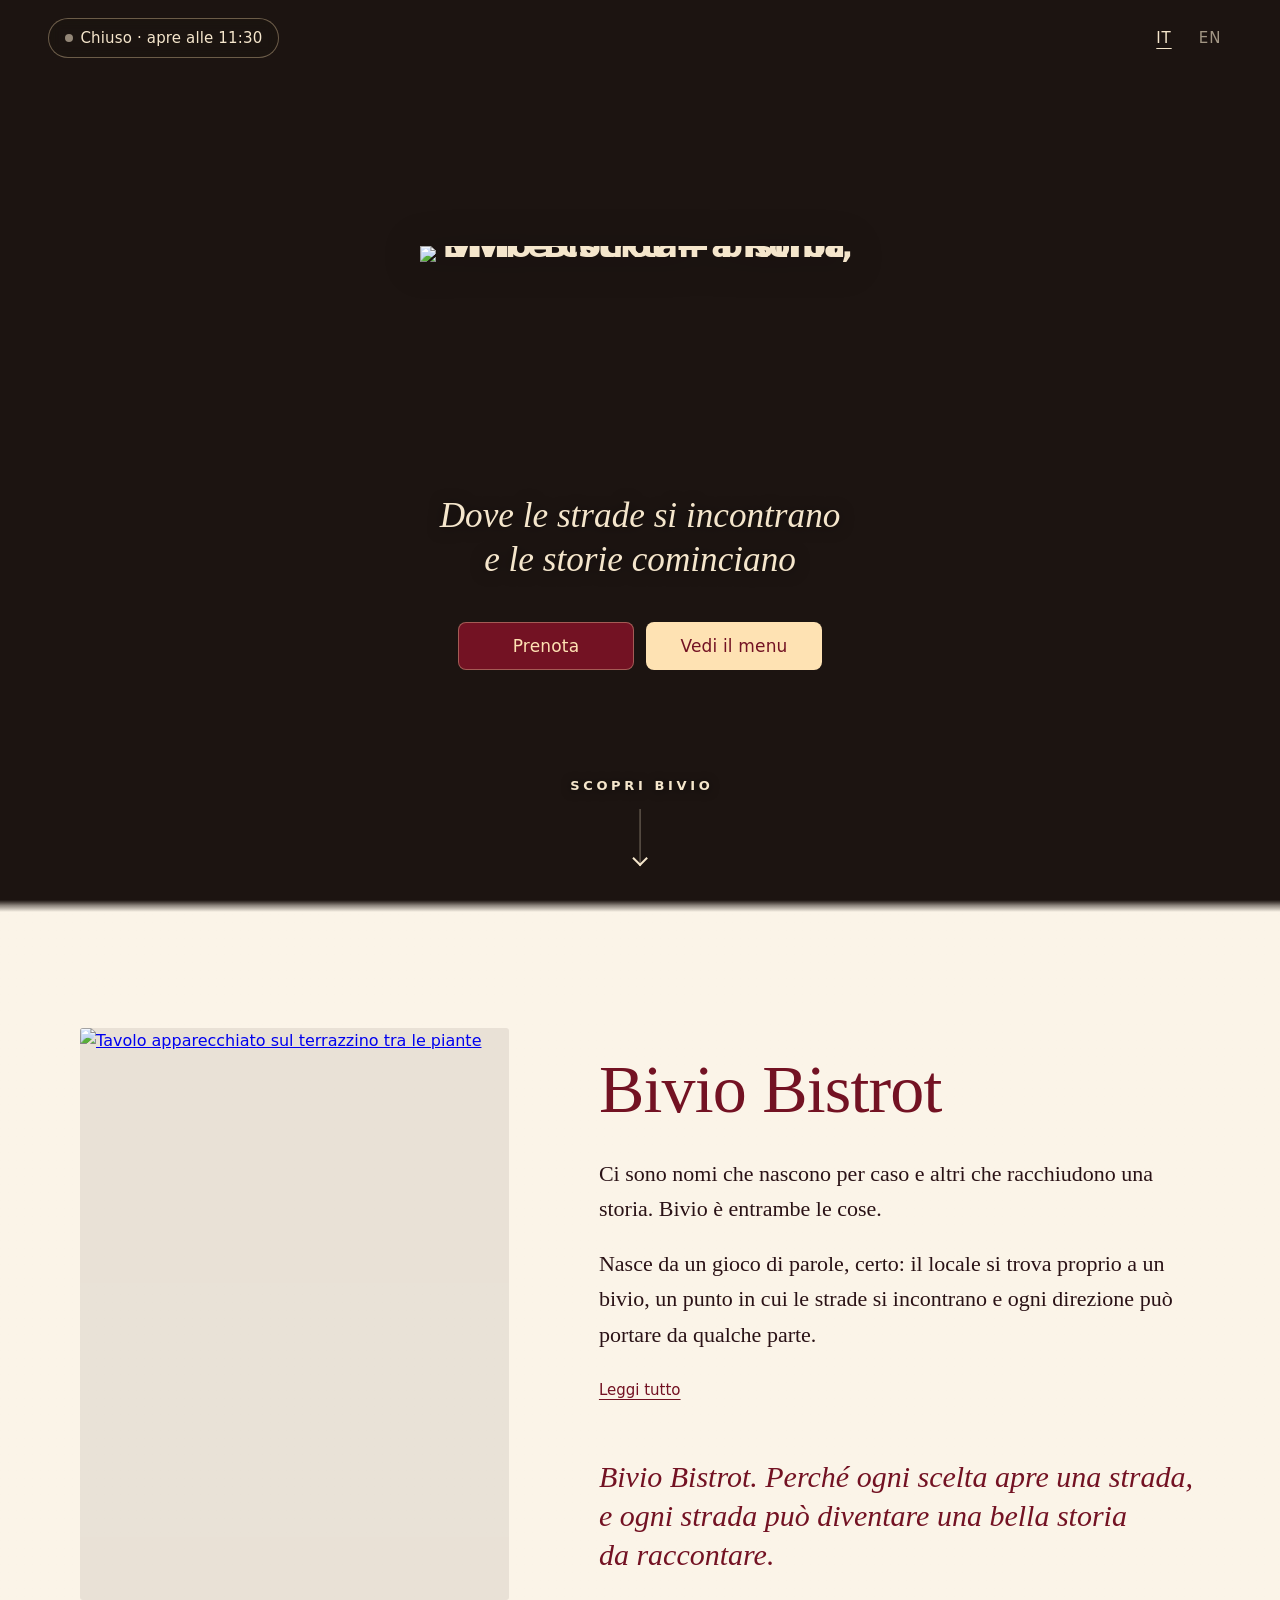
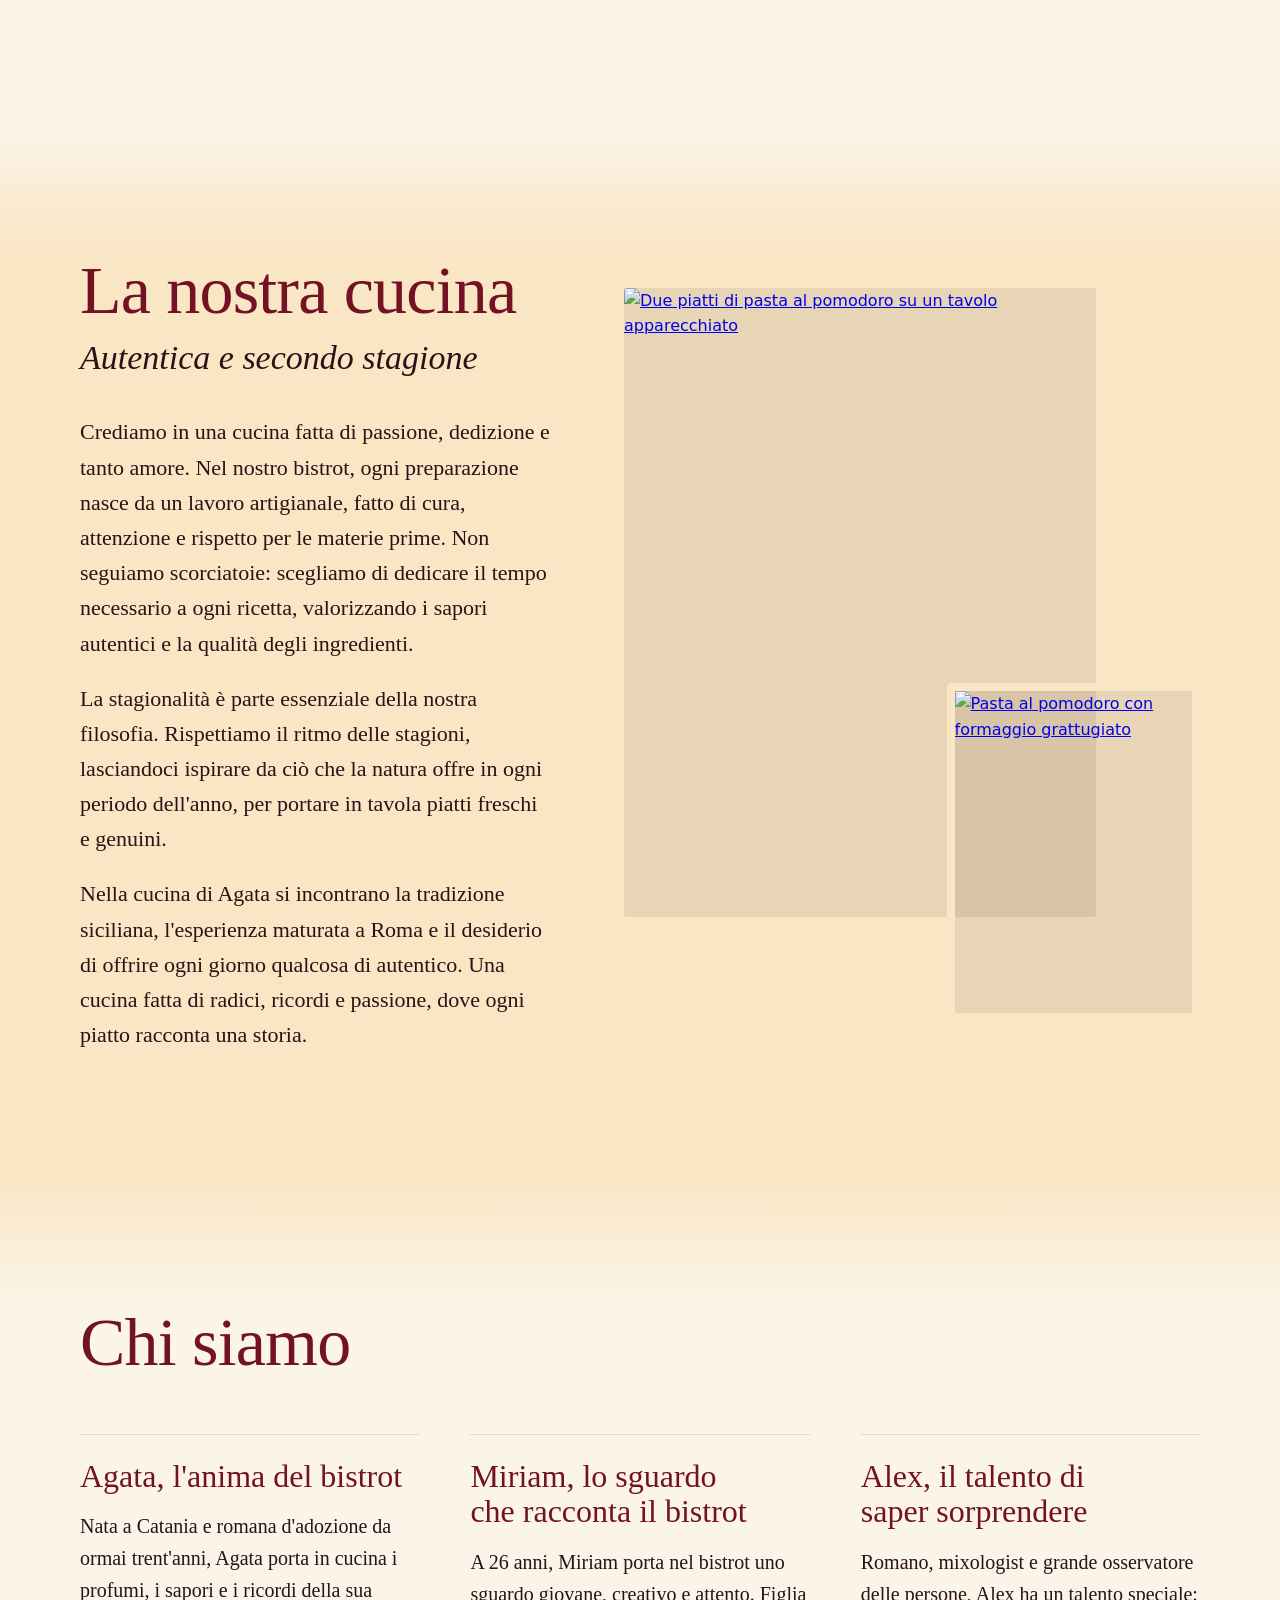
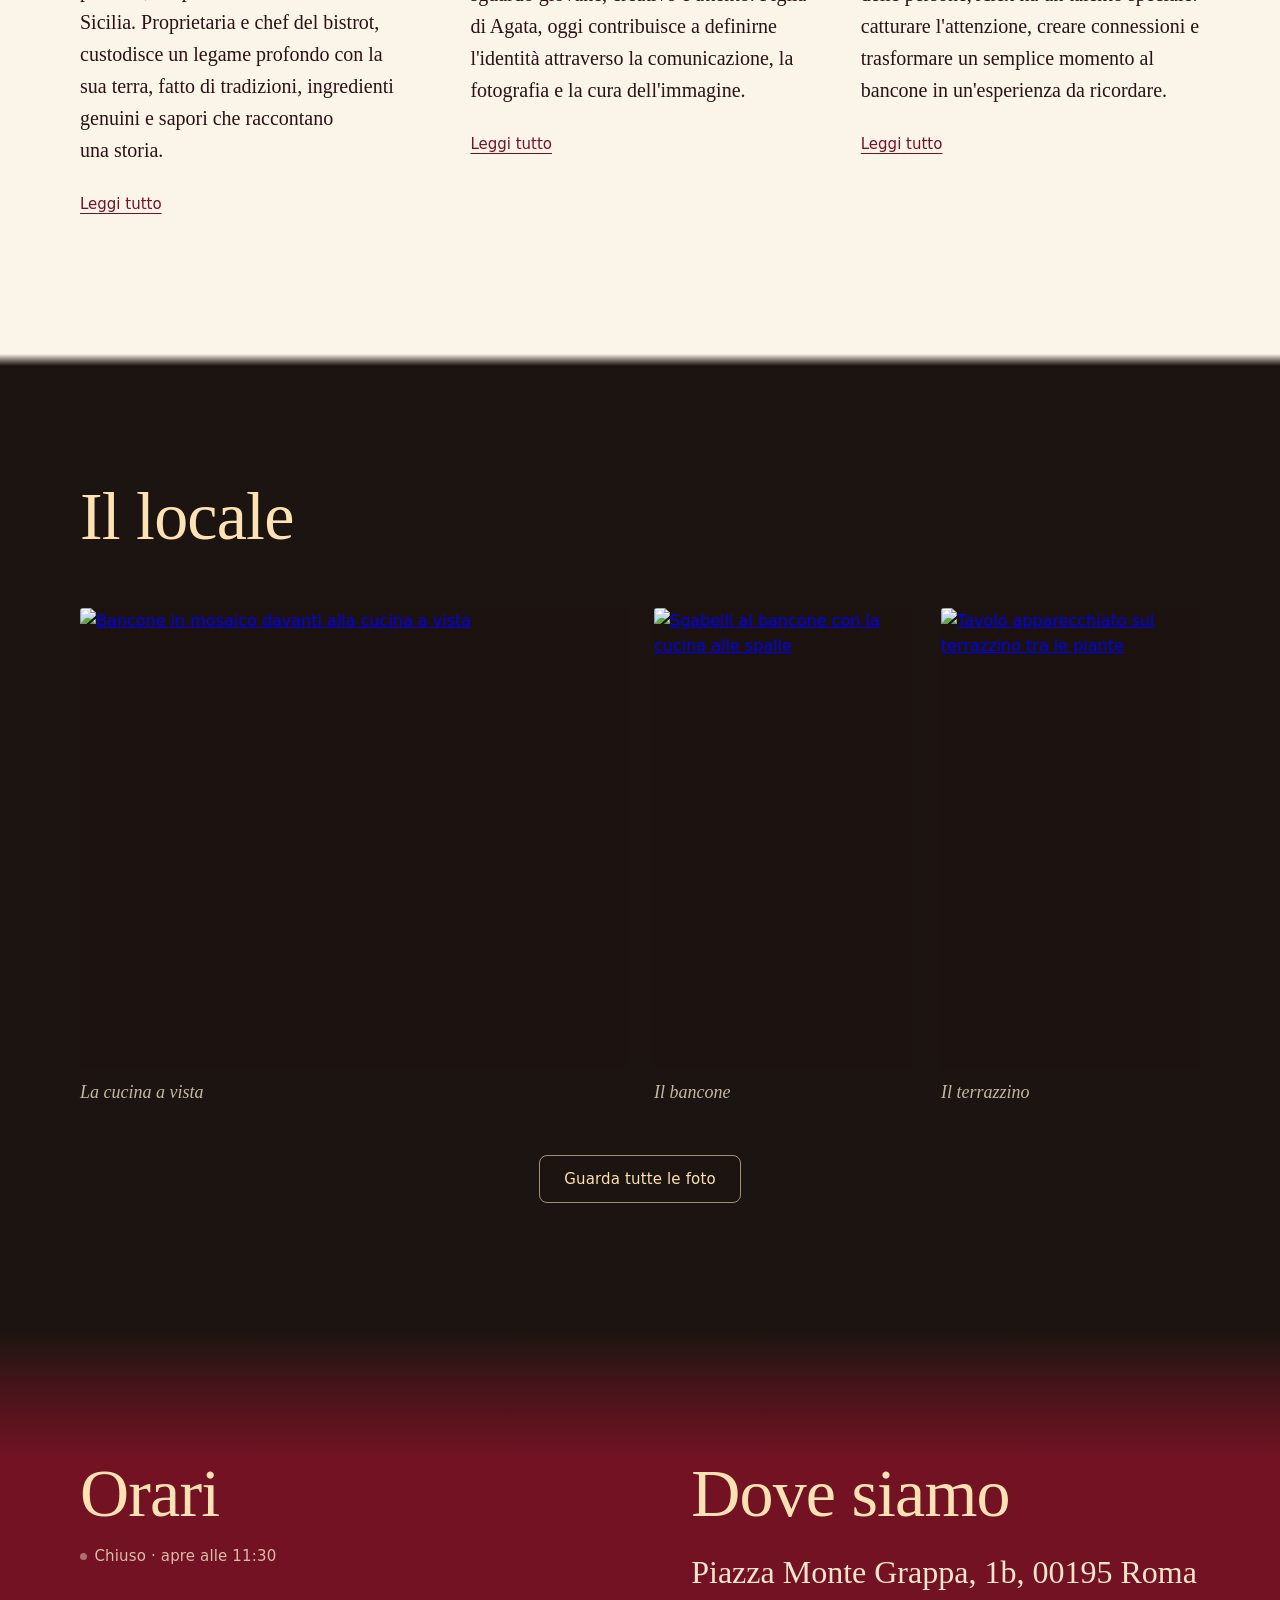
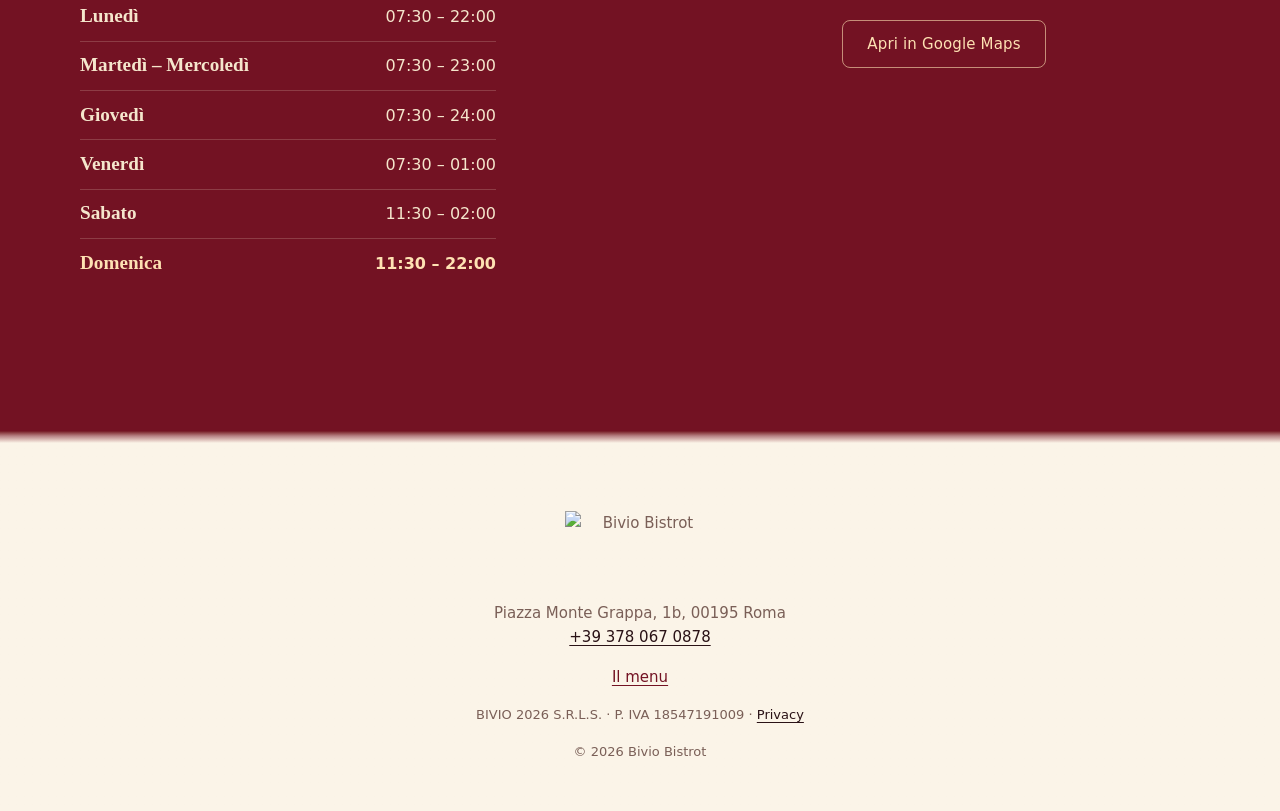
==== commit 764a0b38: "Keep hero buttons side by side in English" ====
--- a/index.html
+++ b/index.html
@@ -89,7 +89,7 @@
   <!-- CACHE: a ogni modifica di un CSS o JS cambia la versione ?v= (data AAAAMMGG). -->
   <link rel="stylesheet" href="assets/base.css?v=20261015">
   <link rel="stylesheet" href="assets/galleria.css?v=20261015">
-  <link rel="stylesheet" href="locale.css?v=20261016q">
+  <link rel="stylesheet" href="locale.css?v=20261028a">
   <!-- Script classici (no moduli): funziona anche da file:// — l'ordine conta.
        menu/menu-data.js serve per le stringhe in comune col menu. -->
   <script defer src="assets/locale-dati.js?v=20261028"></script>
--- a/locale.css
+++ b/locale.css
@@ -124,7 +124,8 @@
   gap: 12px;
   padding: max(16px, env(safe-area-inset-top, 0px)) var(--gutter) 0;
 }
-.hero__centro { max-width: 40rem; }
+/* Larghezza piena (fino a 40rem): senza, il blocco si stringe sulla frase e in inglese, più corta, i pulsanti vanno a capo */
+.hero__centro { width: 100%; max-width: 40rem; }
 .hero__titolo { line-height: 0; }
 .hero__logo {
   width: clamp(230px, 62vw, 440px);
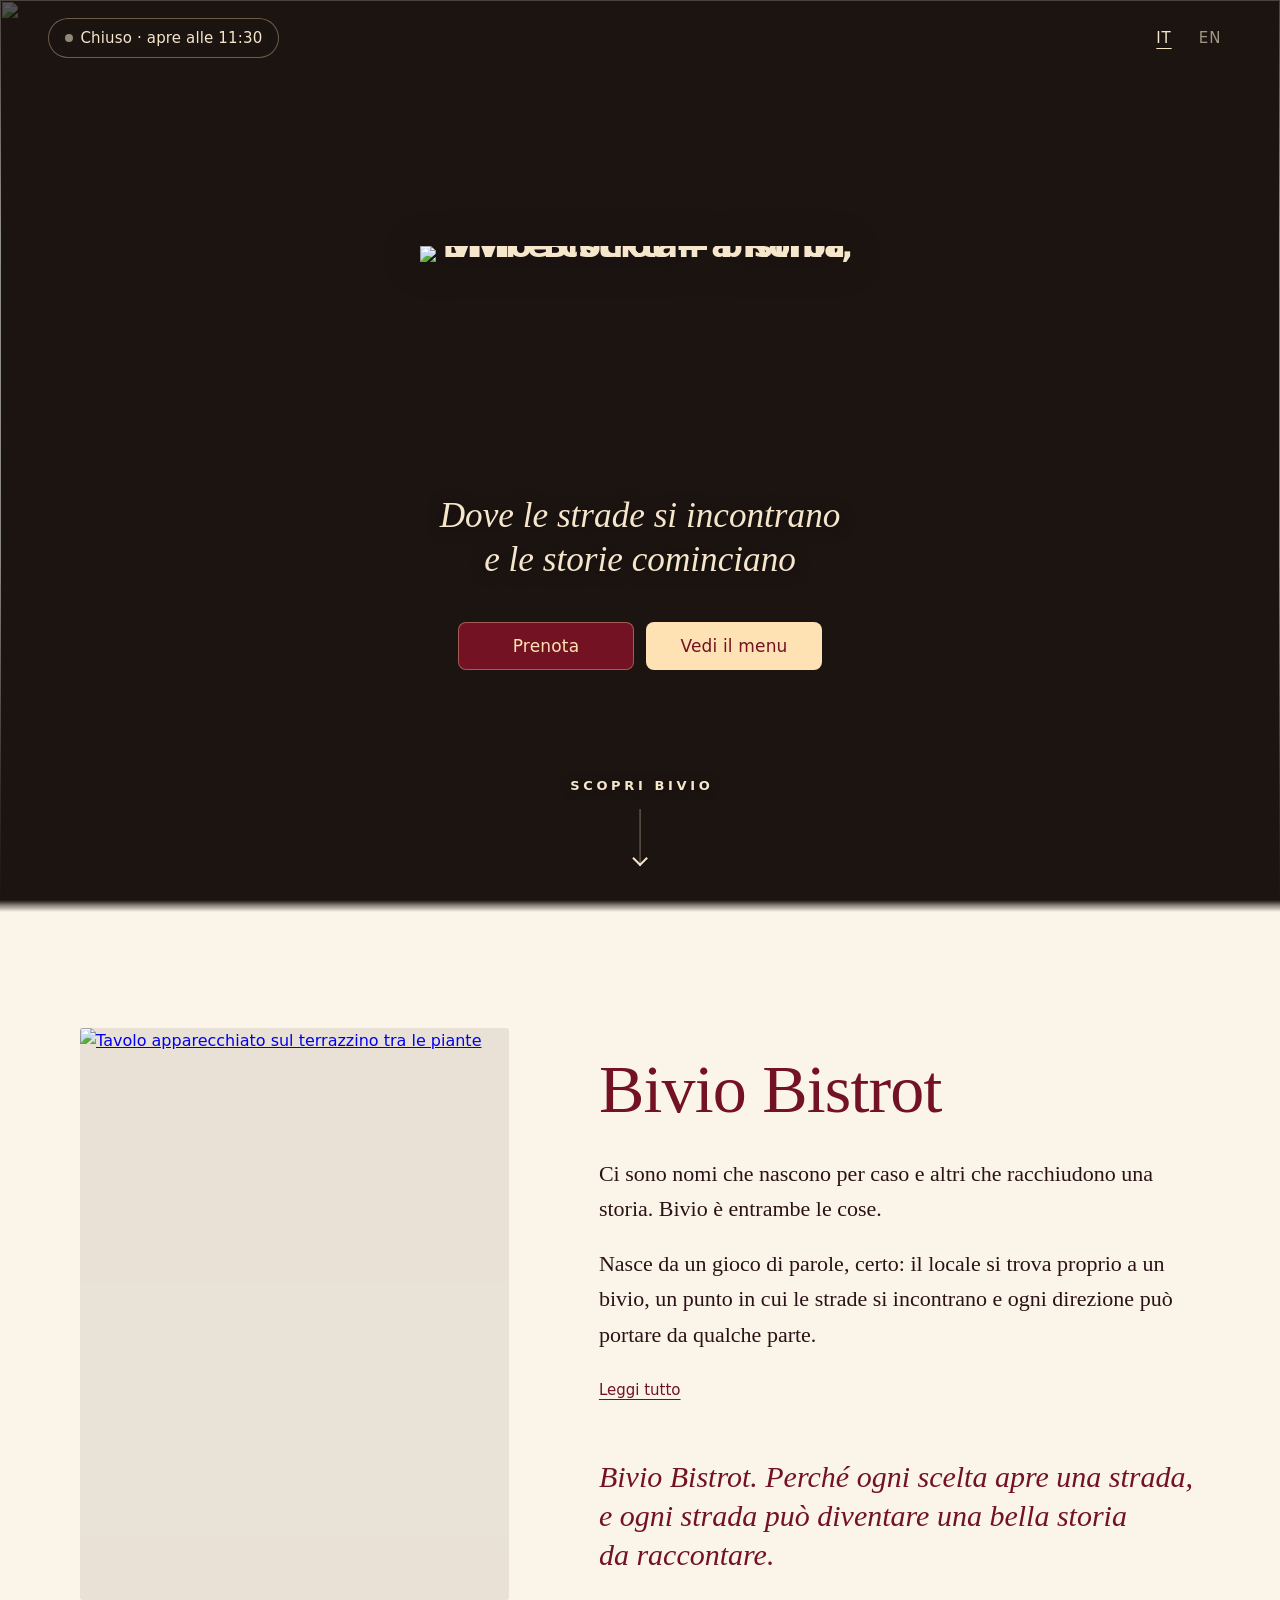
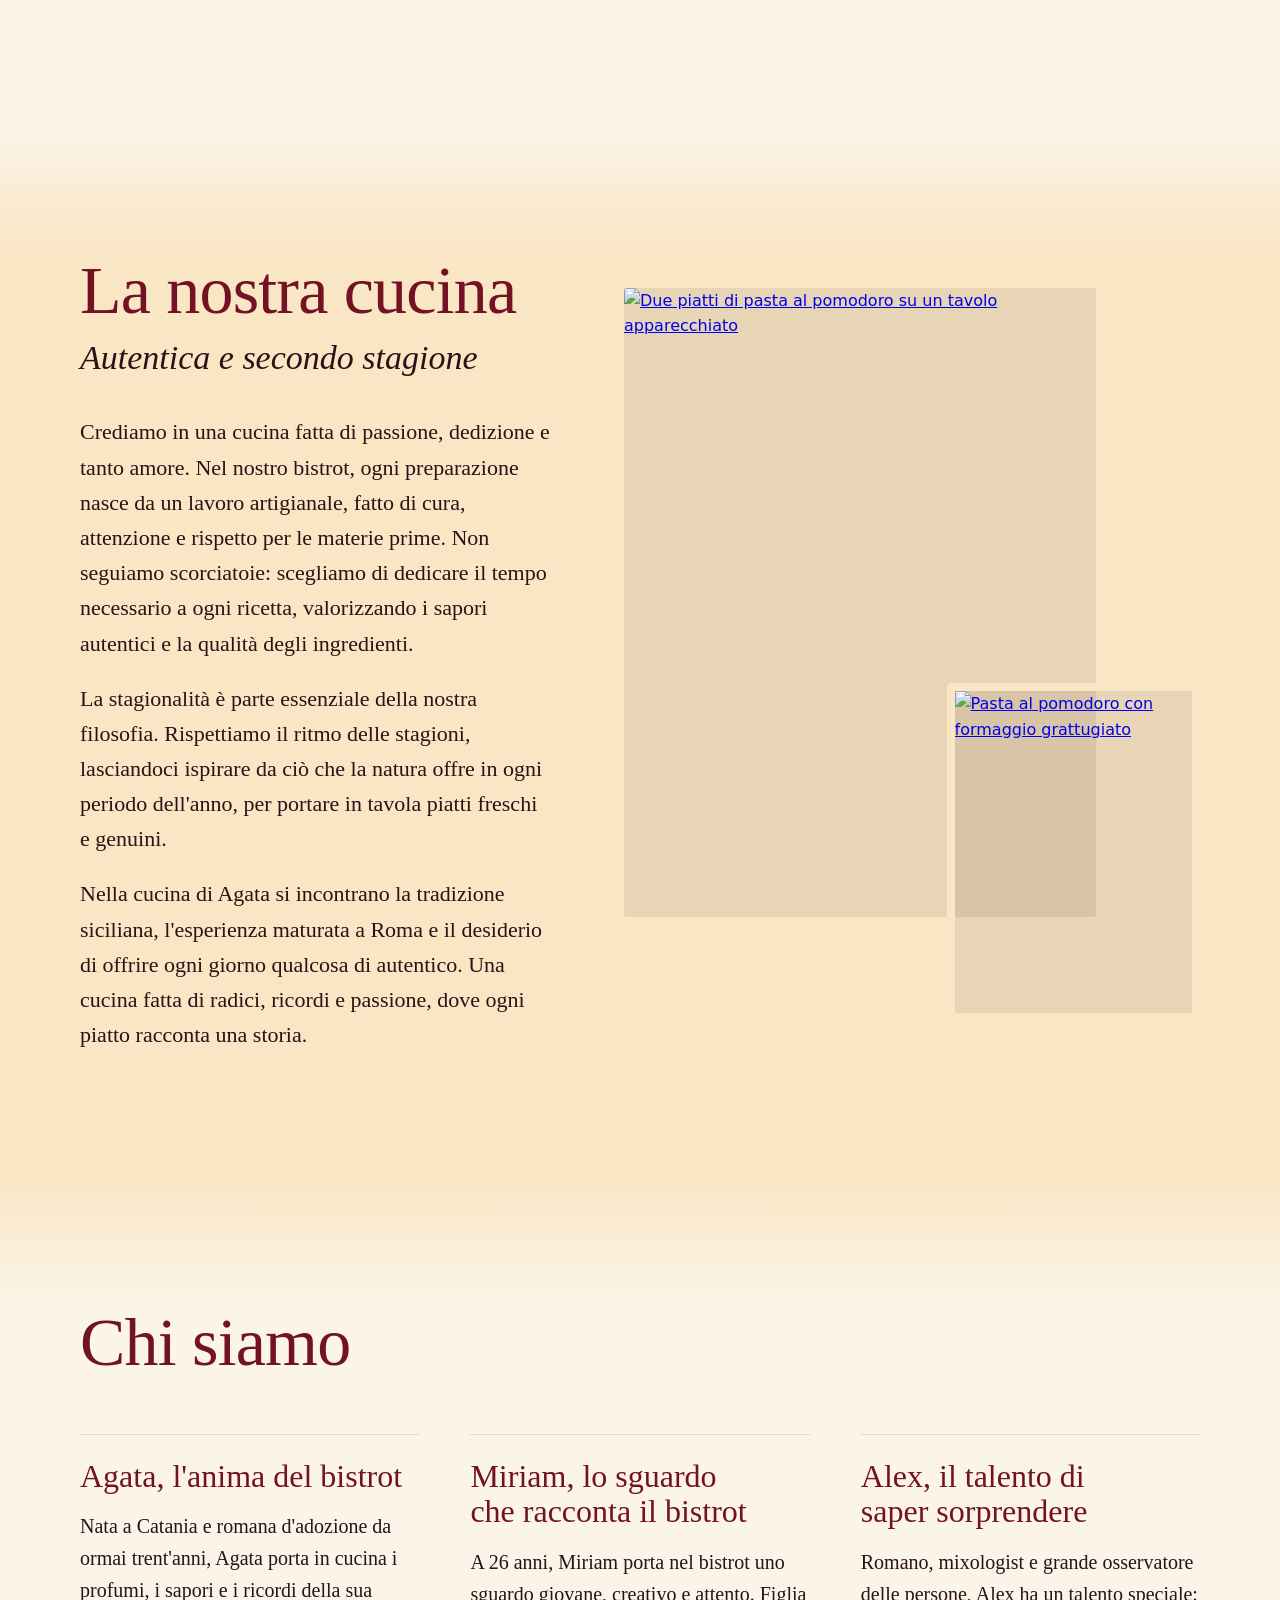
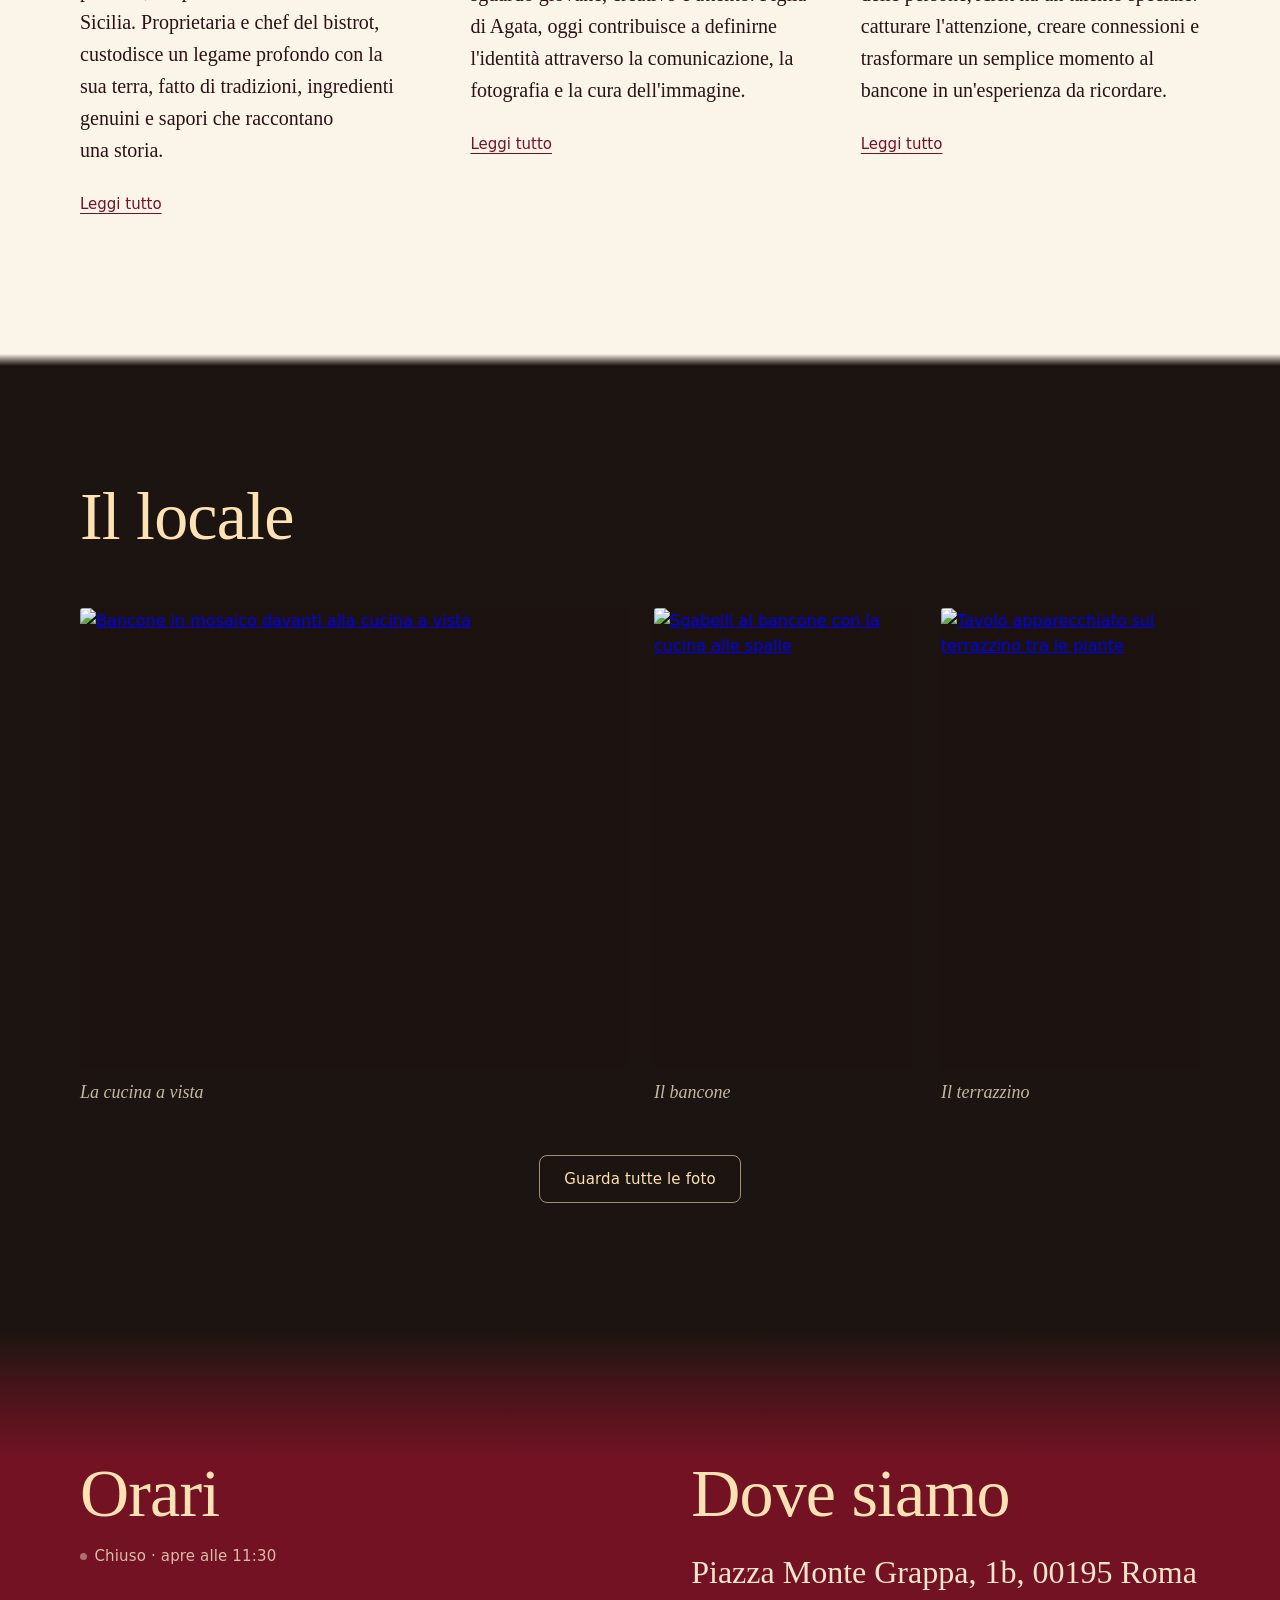
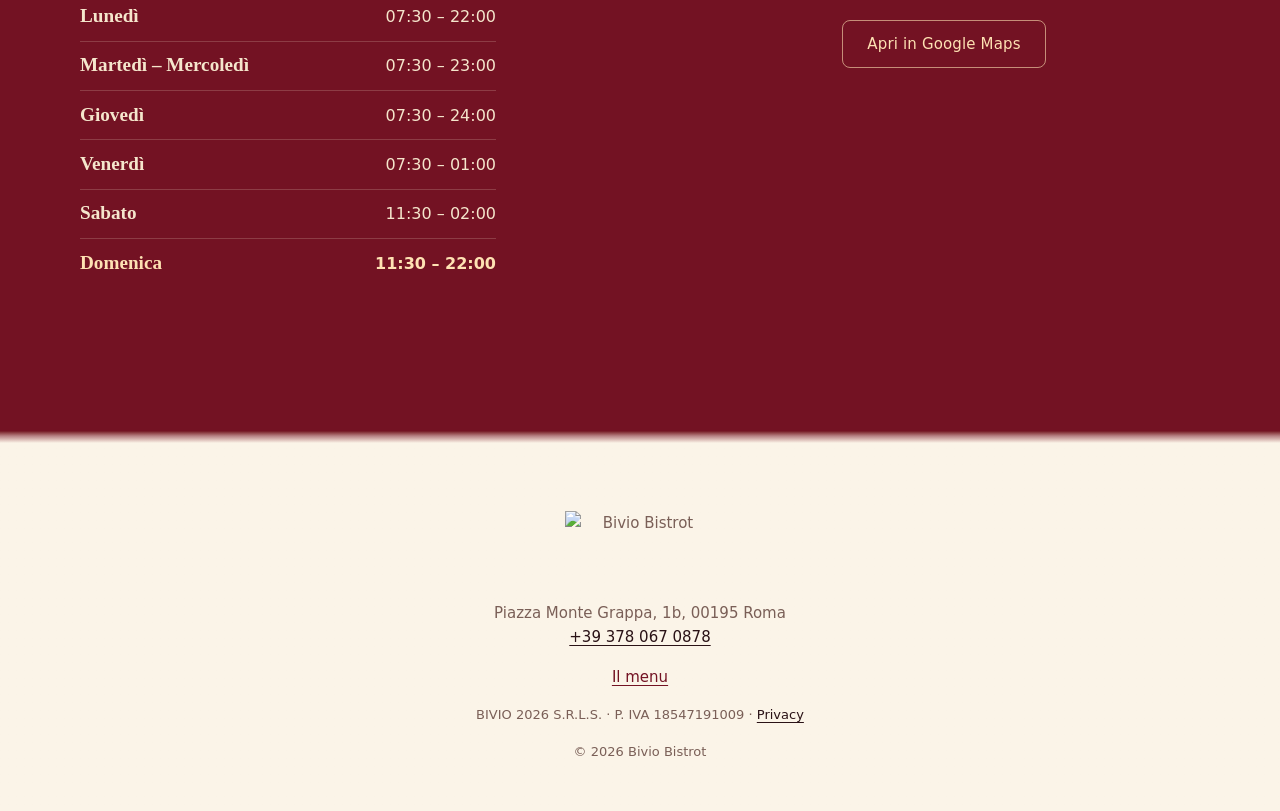
==== commit c9e3aa5c: "Reduce layout shifts in homepage hero" ====
--- a/index.html
+++ b/index.html
@@ -85,11 +85,12 @@
   <link rel="icon" type="image/png" href="assets/brand/favicon.png">
   <link rel="apple-touch-icon" href="assets/brand/apple-touch-icon.png">
   <link rel="preload" as="font" type="font/woff2" href="assets/fonts/cormorant-garamond-latin.woff2" crossorigin>
+  <link rel="preload" as="font" type="font/woff2" href="assets/fonts/cormorant-garamond-italic-latin.woff2" crossorigin>
   <link rel="preload" as="font" type="font/woff2" href="assets/fonts/inter-latin.woff2" crossorigin>
   <!-- CACHE: a ogni modifica di un CSS o JS cambia la versione ?v= (data AAAAMMGG). -->
   <link rel="stylesheet" href="assets/base.css?v=20261015">
   <link rel="stylesheet" href="assets/galleria.css?v=20261015">
-  <link rel="stylesheet" href="locale.css?v=20261028a">
+  <link rel="stylesheet" href="locale.css?v=20261029">
   <!-- Script classici (no moduli): funziona anche da file:// — l'ordine conta.
        menu/menu-data.js serve per le stringhe in comune col menu. -->
   <script defer src="assets/locale-dati.js?v=20261028"></script>
--- a/locale.css
+++ b/locale.css
@@ -337,7 +337,8 @@
 .stato--chiaro.is-aperto::before { background: #5E8F78; box-shadow: 0 0 0 3px rgba(94, 143, 120, .18); }
 
 /* ---------- Lingua ---------- */
-.lingua { display: flex; gap: 2px; }
+/* Sempre a destra: la pillola dello stato compare dopo (la mostra lo script) e non deve spostarla */
+.lingua { display: flex; gap: 2px; margin-left: auto; }
 .lingua__voce {
   min-width: 44px;
   min-height: 44px;
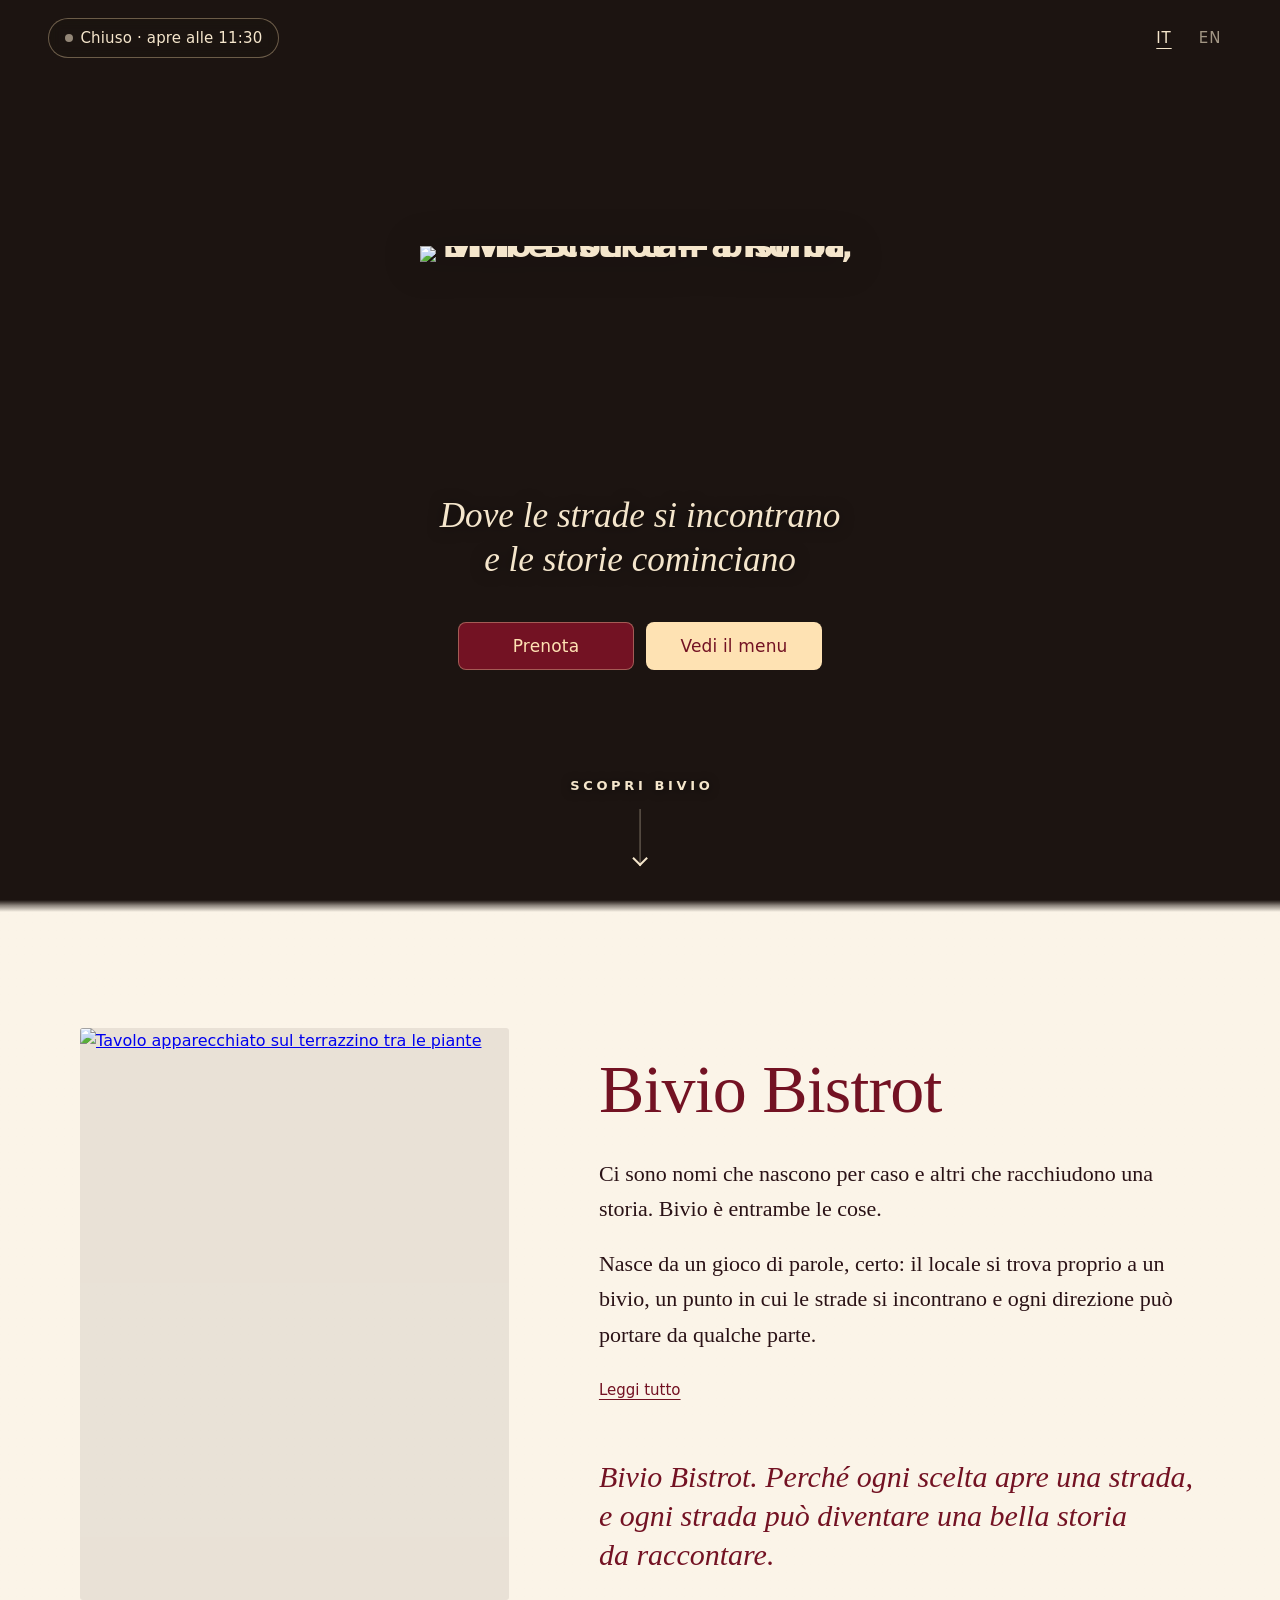
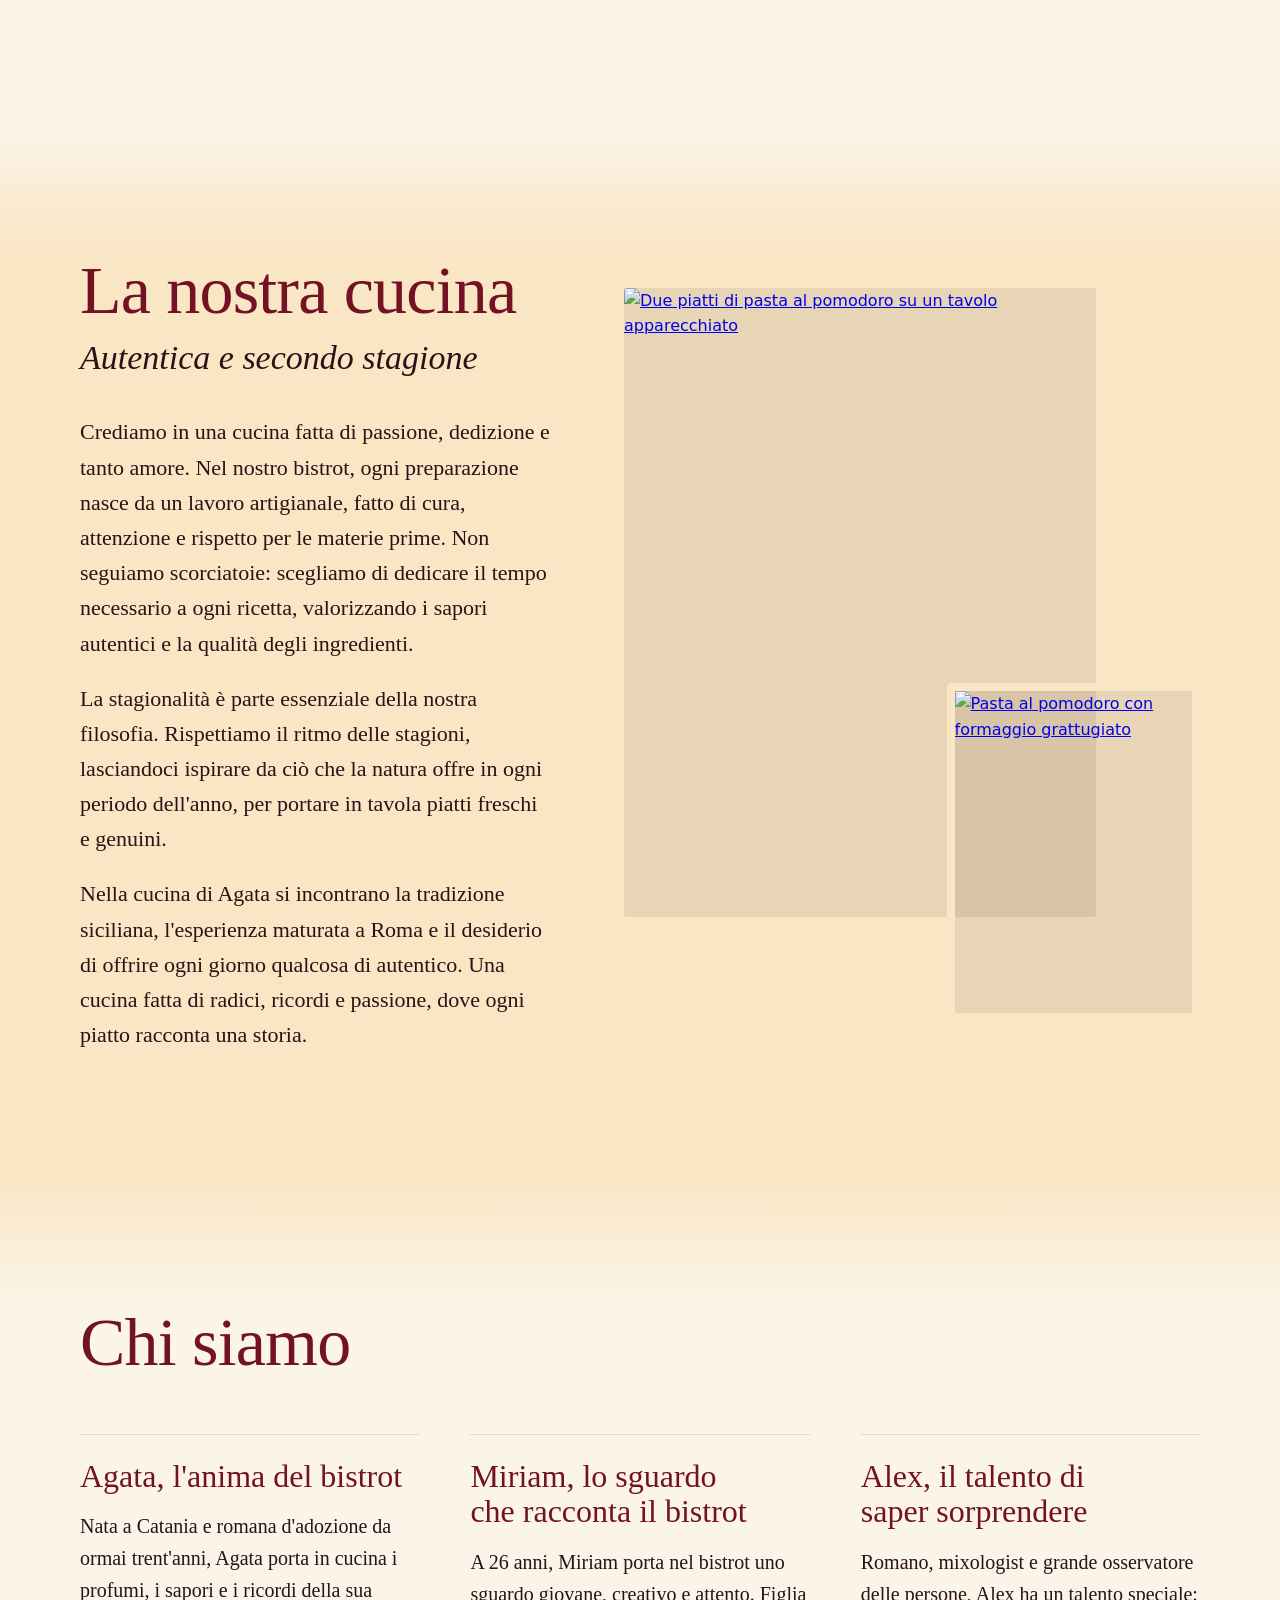
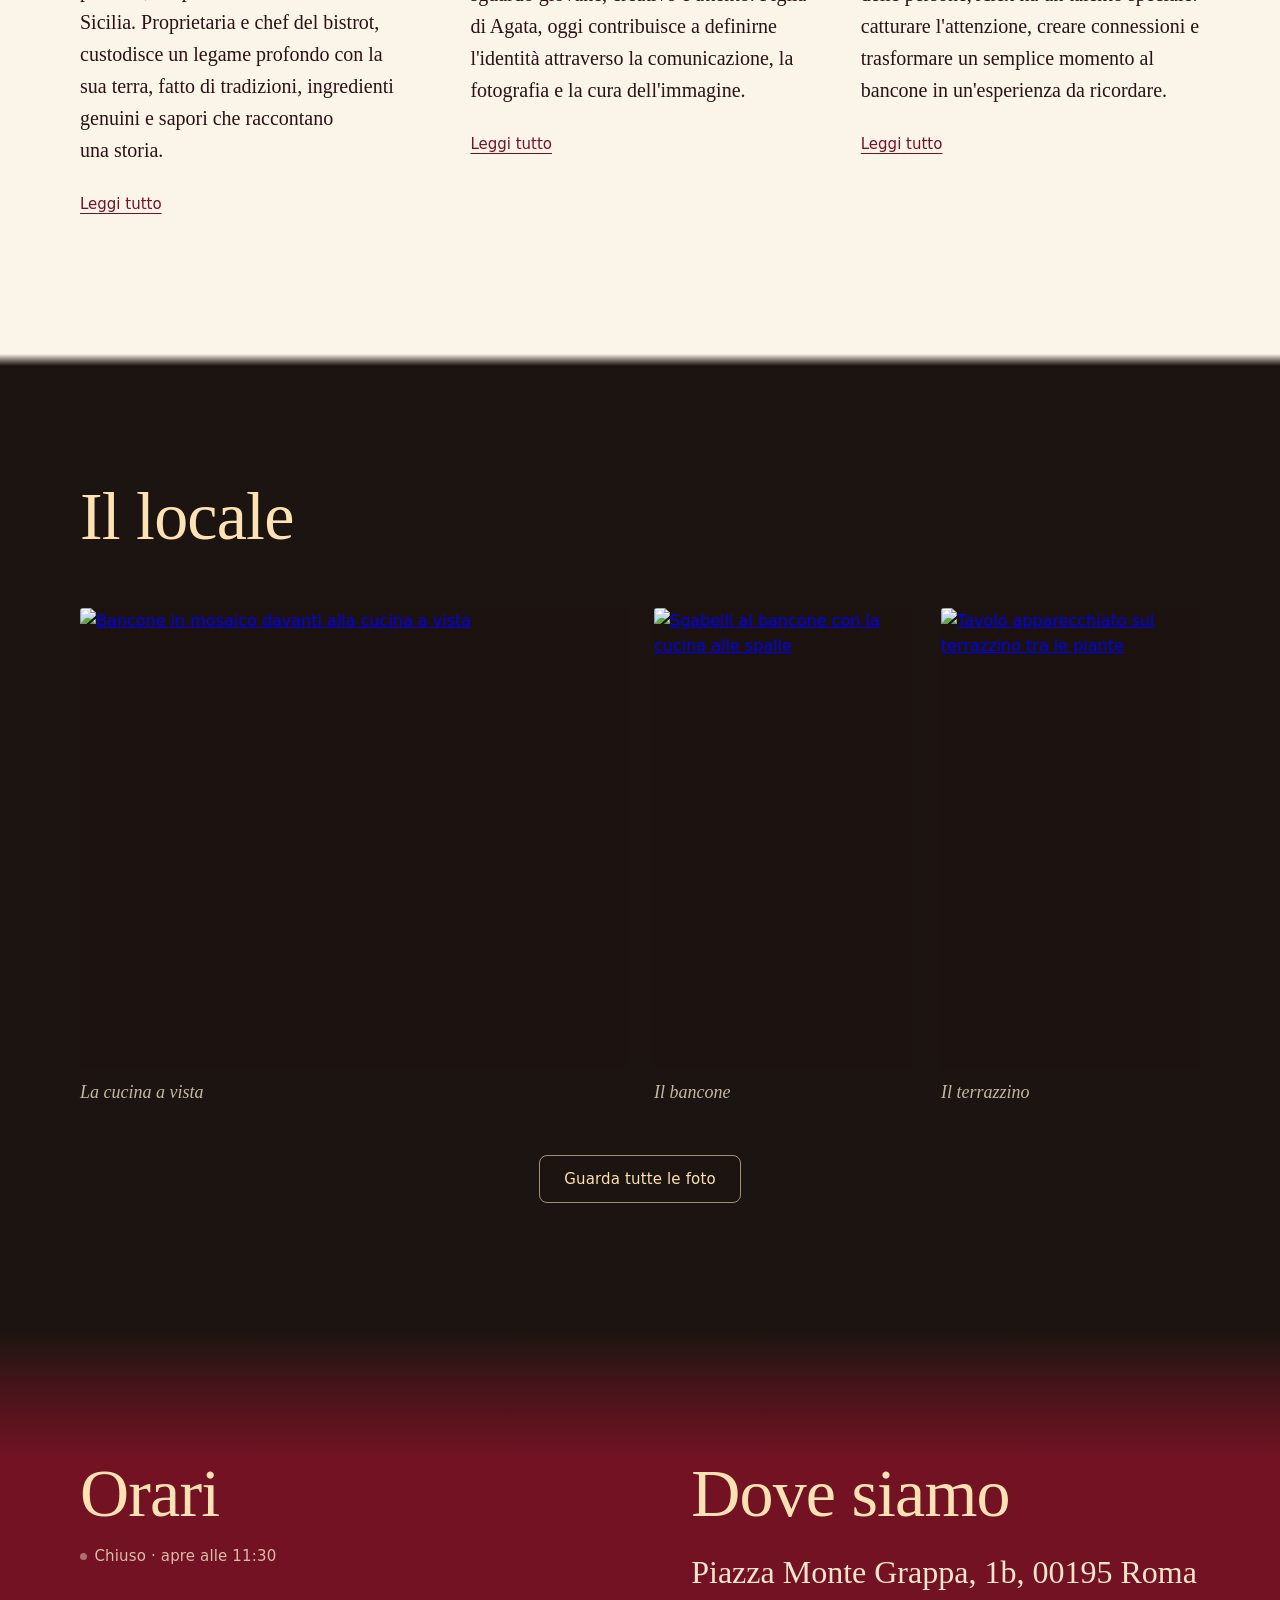
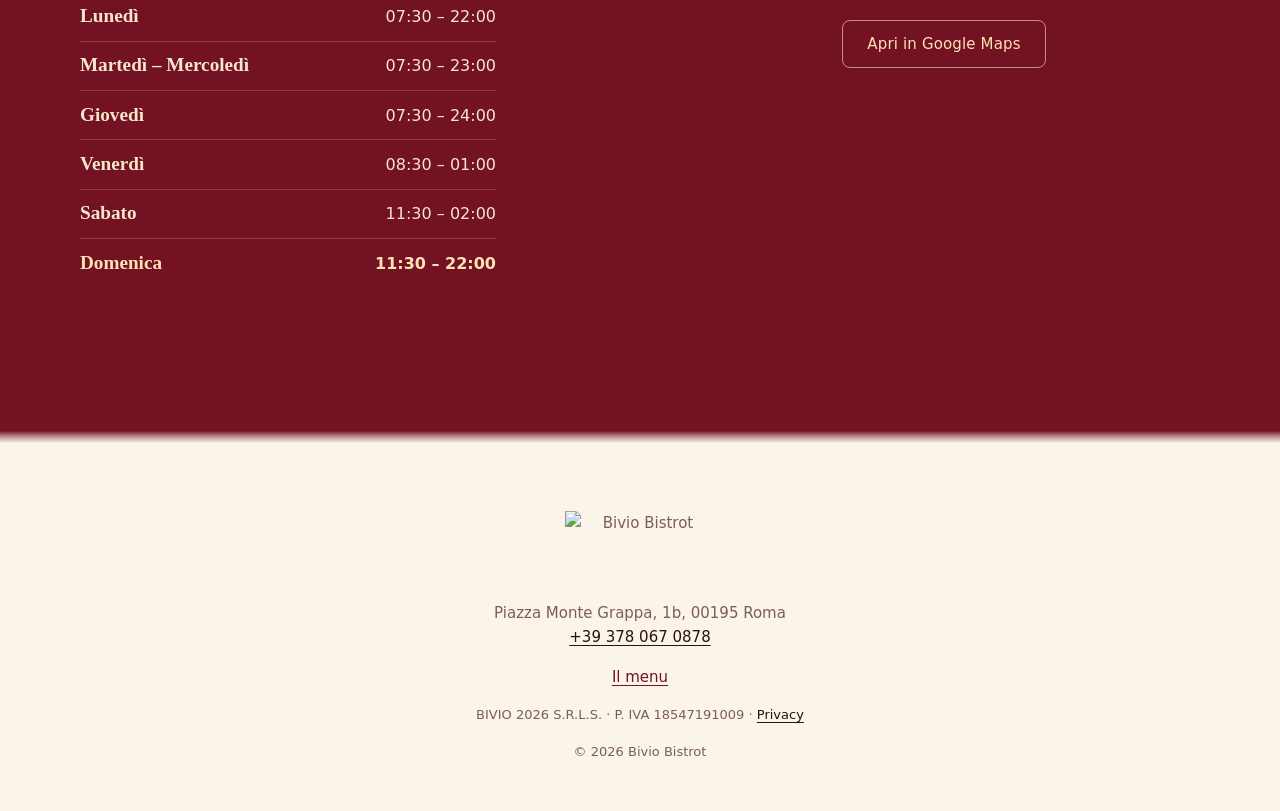
==== commit 7c8c2856: "Open at 8:30 on Fridays" ====
--- a/index.html
+++ b/index.html
@@ -33,7 +33,7 @@
   <meta property="og:image:alt" content="Bivio Bistrot, bistrot a Roma in Piazza Monte Grappa">
   <meta name="twitter:card" content="summary_large_image">
   <!-- Orari in openingHoursSpecification: ricavati da meta.hours in assets/locale-dati.js (aggiornare insieme).
-       Quando "closes" è minore di "opens" (es. venerdì 07:30-01:00) il locale chiude dopo mezzanotte,
+       Quando "closes" è minore di "opens" (es. venerdì 08:30-01:00) il locale chiude dopo mezzanotte,
        il giorno dopo: schema.org lo accetta così. "00:00" = chiusura a mezzanotte. -->
   <script type="application/ld+json">
   {
@@ -66,7 +66,7 @@
       { "@type": "OpeningHoursSpecification", "dayOfWeek": "Monday", "opens": "07:30", "closes": "22:00" },
       { "@type": "OpeningHoursSpecification", "dayOfWeek": ["Tuesday", "Wednesday"], "opens": "07:30", "closes": "23:00" },
       { "@type": "OpeningHoursSpecification", "dayOfWeek": "Thursday", "opens": "07:30", "closes": "00:00" },
-      { "@type": "OpeningHoursSpecification", "dayOfWeek": "Friday", "opens": "07:30", "closes": "01:00" },
+      { "@type": "OpeningHoursSpecification", "dayOfWeek": "Friday", "opens": "08:30", "closes": "01:00" },
       { "@type": "OpeningHoursSpecification", "dayOfWeek": "Saturday", "opens": "11:30", "closes": "02:00" },
       { "@type": "OpeningHoursSpecification", "dayOfWeek": "Sunday", "opens": "11:30", "closes": "22:00" }
     ],
@@ -93,7 +93,7 @@
   <link rel="stylesheet" href="locale.css?v=20261029">
   <!-- Script classici (no moduli): funziona anche da file:// — l'ordine conta.
        menu/menu-data.js serve per le stringhe in comune col menu. -->
-  <script defer src="assets/locale-dati.js?v=20261028"></script>
+  <script defer src="assets/locale-dati.js?v=20261103"></script>
   <script defer src="assets/comune.js?v=20261015b"></script>
   <script defer src="assets/galleria.js?v=20261015"></script>
   <script defer src="menu/menu-data.js?v=20261028"></script>
